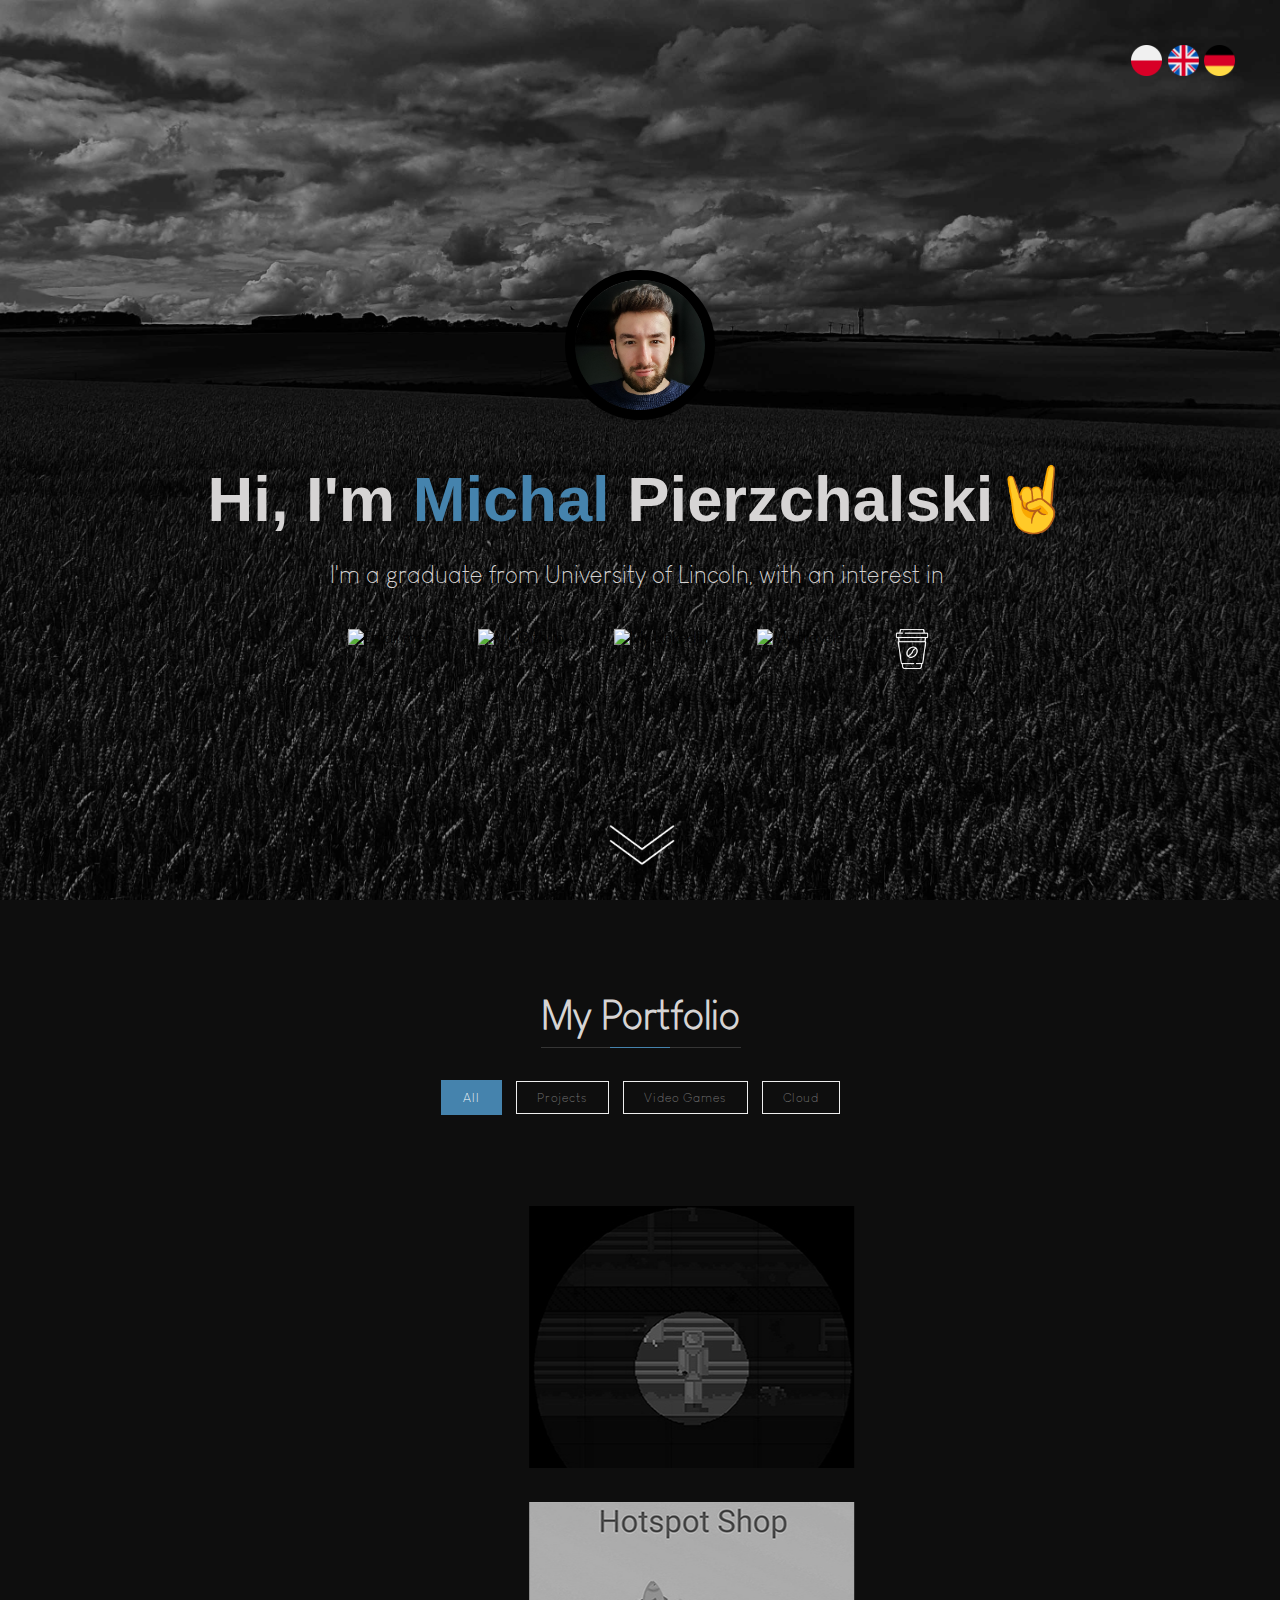
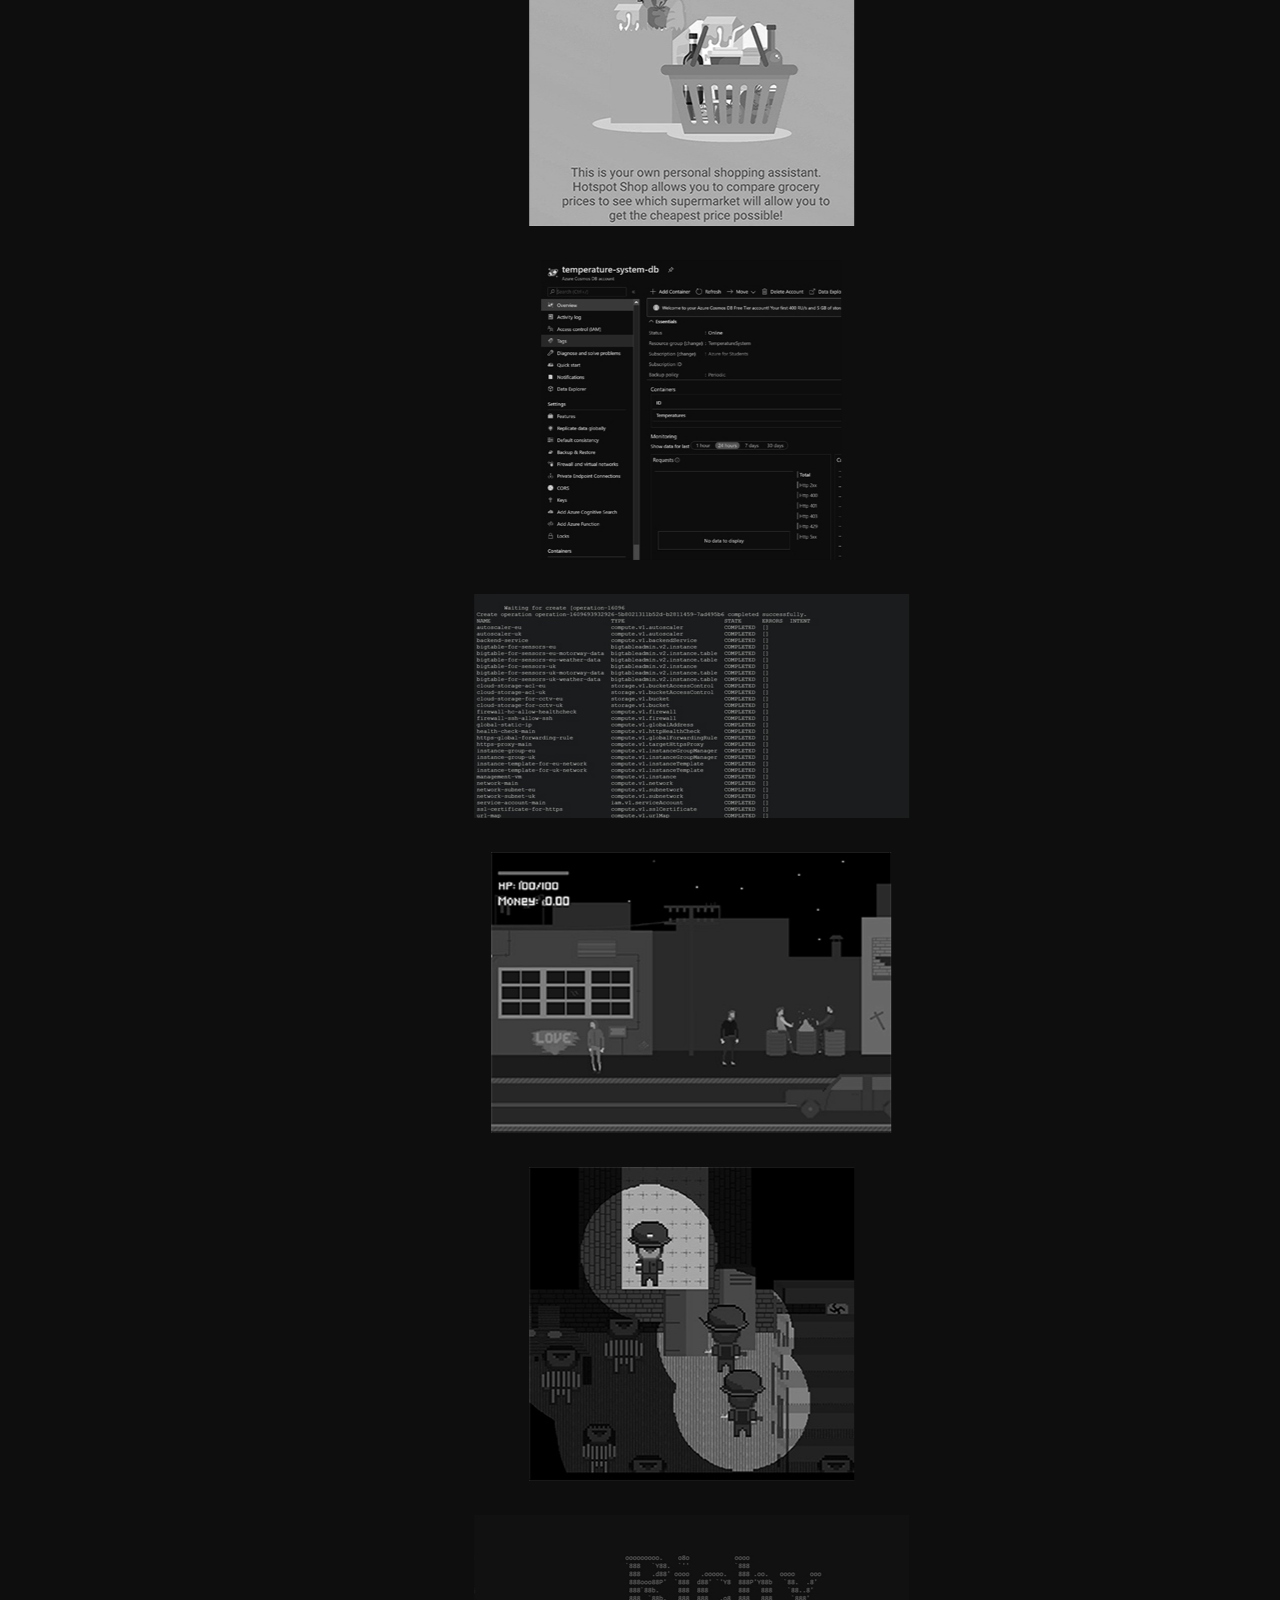
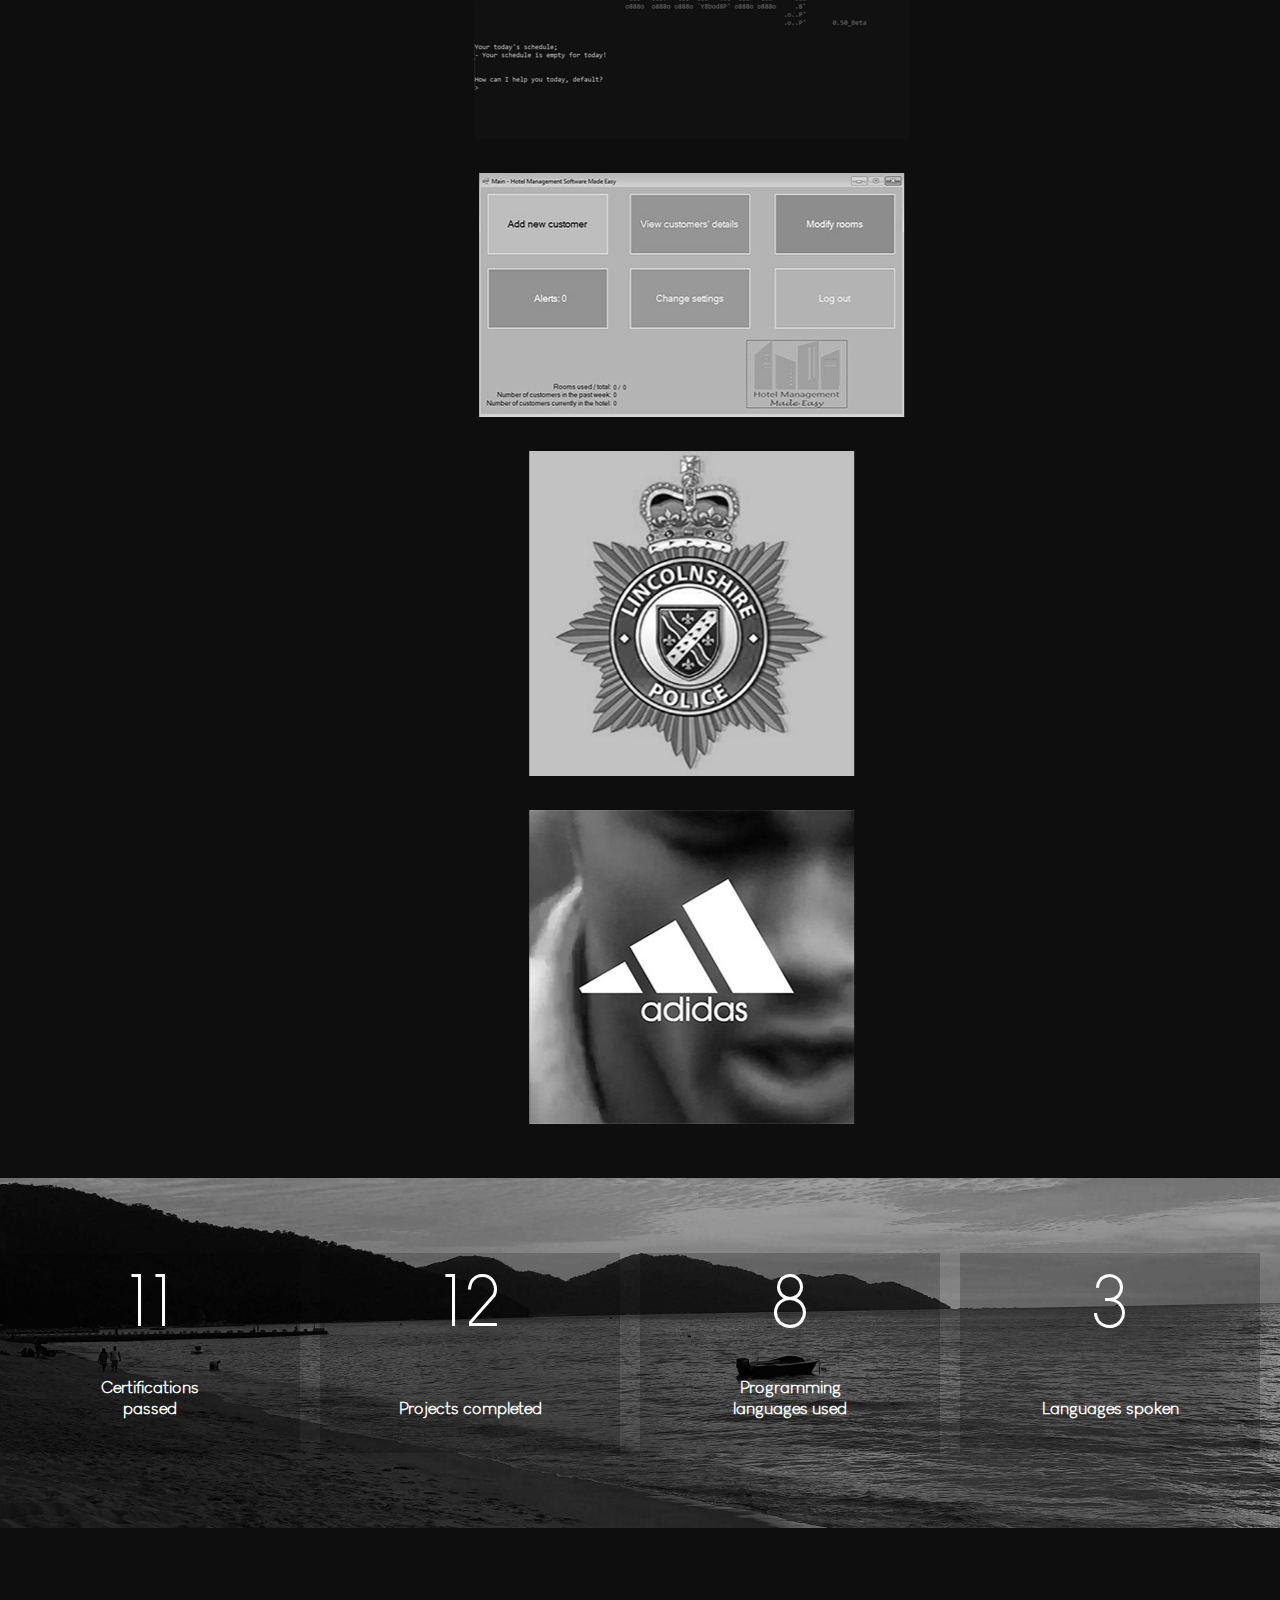
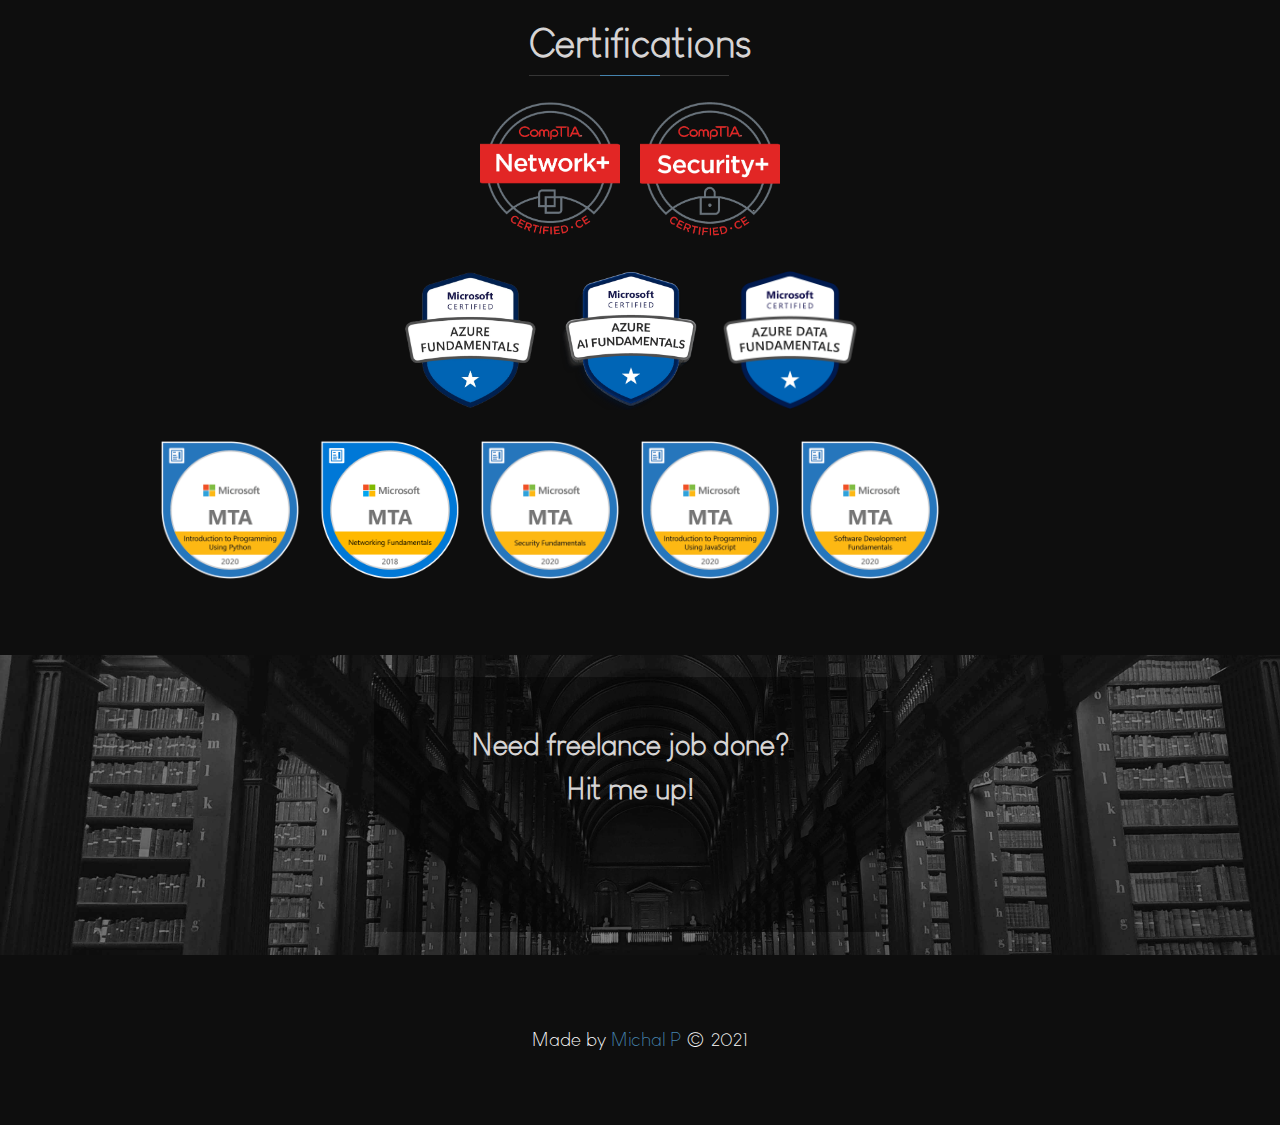
==== index.html @ 2838f91f "Graduated University! 🎓" ====
<!DOCTYPE html>
<html lang="en">
    <head>
        <title>Michal Pierzchalski</title>
		    <link rel="shortcut icon" type="image/x-icon" href="assets/Source-code.ico">
        <meta http-equiv="content-type" content="text/html; charset=UTF-8">
        <meta charset="utf-8">
        <meta http-equiv="X-UA-Compatible" content="IE=edge">
        <meta name="description" content="Personal Site of Michal Pierzchalski">
        <meta name="keywords" content="personal site, programming, projects">
        <meta name="author" content="Michal Pierzchalski">
        <meta name="viewport" content="width=device-width, initial-scale=1">
        <link href="css/mainCSS.css" rel="stylesheet">
        <link href="css/fonts.css" rel="stylesheet">
        <link href="https://fonts.googleapis.com/css?family=B612&display=swap" rel="stylesheet">
        <script src="https://ajax.googleapis.com/ajax/libs/jquery/3.3.1/jquery.min.js"></script>
        <script src="https://code.jquery.com/jquery-migrate-3.0.0.min.js"></script>
        <script src="js/countUp.js"></script>
        <script src="js/main.js"></script>
        <script src="js/typed.js"></script>
        <script src="js/isotope.js"></script>
        <script src="js/waypoint.js"></script>

    </head>
    <body>
        <div class="main" >
            <div class="intro">
                    <div class="text_centre">
                      <div class="bio">
                        <div class="me_pic"></div>
                        <h1>Hi, I'm <span class="name" >Michal</span> Pierzchalski🤘</h1>
                        <p class="main_description">I'm a graduate from University of Lincoln, with an interest in&nbsp;<span class="interest_list"></span></p>
                      </div>

                      <div class="wrapper-button">
                        <div class="svg-wrapper-button">
                            <a href="mailto:michpcx@protonmail.com">
                              <img title="Email me!" class="main_icon" src="assets/main_icon1.png" />
                            </a>
                        </div>

                        <div class="svg-wrapper-button">
                          <a href="https://github.com/michpcx">
                            <img title="My Github" class="main_icon" src="assets/main_icon2.png" />
                          </a>
                        </div>

                        <div class="svg-wrapper-button">
                          <a href="https://www.linkedin.com/in/michal-pierzchalski/">
                            <img title="My LinkedIn" class="main_icon" src="assets/main_icon3.png" />
                          </a>
                        </div>

                        <div class="svg-wrapper-button">
                          <a href="http://travel.pmichal.me/">
                            <img title="My travels" class="main_icon" src="assets/main_icon4.png" />
                          </a>
                        </div>

                        <!--<div class="svg-wrapper-button">
                          <a href="console.html">
                            <img title="Solve a puzzle!" class="main_icon" src="assets/main_icon5.png" />
                          </a>
                        </div>-->

                        <div class="svg-wrapper-button">
                          <a href="https://www.buymeacoffee.com/michpcx">
                            <img title="Buy me a coffee" class="main_icon" src="assets/main_icon6.png" />
                          </a>
                        </div>
                      </div>

                    </div>
                    <div class="scroll"></div>
                    <div class="flag-side">
                        <a href="index-pl.html"><img class="flag" src="assets/pl.png" alt="pl" /></a>
                        <a href="index.html"><img class="flag" src="assets/uk.png" alt="uk" /></a>
                        <a href="index-de.html"><img class="flag" src="assets/de.png" alt="de" /></a>
                    </div>
            </div>

            <div class="portfolio">
               <h2>My Portfolio</h2>

               <div class="row">

                 <!-- filter links -->
                 <div class="filtering">
                   <span data-filter="*" class="active">All</span>
                   <span data-filter=".projects">Projects</span>
                   <span data-filter=".game">Video Games</span>
                   <span data-filter=".cloud">Cloud</span>
                 </div>

                 <!-- gallery -->
                 <div class="gallery">

                   <!-- gallery item -->
                   <div class="items game" >
                     <div class="item-img">
                       <img src="assets/portfolio/lastresort.jpg" alt="image">
                       <div class="item-img-overlay">
                           <h6>Game Jam</h6>
                           <h5>Last Resort - platformer game based on Chernobyl story.</h5>
                       </div>
                     </div>
                   </div>

                   <!-- gallery item -->
                   <div class="items projects">
                     <div class="item-img">
                       <img src="assets/portfolio/hotspot.jpg" alt="image">
                       <div class="item-img-overlay">
                           <h6>Software Engineering</h6>
                           <h5>A mobile app designed to help out to those in need by comparing prices of groceries for different supermarkets.</h5>
                       </div>
                     </div>
                   </div>

                   <!-- gallery item -->
                   <div class="items cloud" >
                     <div class="item-img">
                       <img src="assets/portfolio/cloud_azure.jpg" alt="image">
                       <div class="item-img-overlay">
                           <h6>Cloud</h6>
                           <h5>Fully functioning IoT system designed to keep track of all the temperatures in the weather stations.</h5>
                       </div>
                     </div>
                   </div>

                   <!-- gallery item -->
                   <div class="items cloud" >
                     <div class="item-img">
                       <img src="assets/portfolio/cloud.jpg" alt="image">
                       <div class="item-img-overlay">
                           <h6>Cloud</h6>
                           <h5>Created fully working system using the Infrastructure As a Code for the motorway management company in GCP.</h5>
                       </div>
                     </div>
                   </div>

                   <!-- gallery item -->
                   <div class="items game">
                     <div class="item-img">
                       <img src="assets/portfolio/backhome.jpg" alt="image">
                       <div class="item-img-overlay">
                           <h6>Game Jam</h6>
                           <h5>Back Home - a game made in 48 hours where you become a homeless person trying to reach his family.</h5>
                       </div>
                     </div>
                   </div>


                   <!-- gallery item -->
                   <div class="items game" >
                     <div class="item-img">
                       <img src="assets/portfolio/uprising1944.jpg" alt="image">
                       <div class="item-img-overlay">
                           <h6>Game Jam</h6>
                           <h5>Uprising 1944 - 2D game in which you take the role of a Polish soldier during the Warsaw Uprising.</h5>
                       </div>
                     </div>
                   </div>

                   <!-- gallery item -->
                   <div class="items projects">
                     <div class="item-img">
                       <img src="assets/portfolio/richy.jpg" alt="image">
                       <div class="item-img-overlay">
                           <h6>Software Engineering</h6>
                           <h5>Richy - personal assistant based fully in the command line using Python</h5>
                       </div>
                     </div>
                   </div>

                   <!-- gallery item -->
                   <div class="items projects" >
                     <div class="item-img">
                       <img src="assets/portfolio/hms.jpg" alt="image">
                       <div class="item-img-overlay">
                           <h6>Software Engineering</h6>
                           <h5>Hotel Management Software - full management system with linked database designed for small to medium Hotel/Hostel chains.</h5>
                       </div>
                     </div>
                   </div>


                   <!-- gallery item -->
                   <div class="items projects" >
                     <div class="item-img">
                       <img src="assets/portfolio/police.jpg" alt="image">
                       <div class="item-img-overlay">
                           <h6>Competition</h6>
                           <h5>HTP3L - A system designed for the Lincolnshire Police to help find missing people with the help of the society.</h5>
                       </div>
                     </div>
                   </div>

                   <!-- gallery item -->
                   <div class="items projects">
                     <div class="item-img">
                       <img src="assets/portfolio/adidas.JPG" alt="image">
                       <div class="item-img-overlay">
                           <h6>Web Project</h6>
                           <h5>Adidas - University project in which I have developed full-fledged website for Adidas along with the store and customiser functionality.</h5>
                       </div>
                     </div>
                   </div>

                 </div>
               </div>
            </div>

            <div class="statistics">
              <div class="stat_box">
                <span class="number" id="number_1"> 11 </span>
                <h4>Certifications passed</h4>
              </div>
              <div class="stat_box">
                <span class="number" id="number_2"> 12 </span>
                <h4>Projects completed</h4>
              </div>
              <div class="stat_box">
                <span class="number" id="number_3"> 8 </span>
                <h4>Programming languages used</h4>
              </div>
              <div class="stat_box">
                <span class="number" id="number_4"> 3 </span>
                <h4>Languages spoken</h4>
              </div>
            </div>


            <div class="certs">
               <h2>Certifications</h2>

               <div class="cert-wrapper">
                  <div class="cert-item networkplus"></div>
                  <div class="cert-item securityplus"></div>
               </div>

               <div class="cert-wrapper">
                  <div class="cert-item azurefunda"></div>
                  <div class="cert-item azureai"></div>
                  <div class="cert-item azuredata"></div>
               </div>

               <div class="cert-wrapper">
                  <div class="cert-item mtapython"></div>
                  <div class="cert-item mtanetworking"></div>
                  <div class="cert-item mtasecurity"></div>
                  <div class="cert-item mtajs"></div>
                  <div class="cert-item mtasoftware"></div>
                  <div class="cert-item mtaserver"></div>
               </div>

            </div>

            <div class="edu">
              <div class="info-box">
                <div class="info">
                  <h3>Need <span class="business_list"></span> freelance job done? </h3>
                  <h3>Hit me up!</h3>
                </div>
              </div>
            </div>

            <footer>
               <p>Made by <a href="https://pmichal.me" >Michal P</a> © 2021</p>
            </footer>

        </div>
      </body>
</html>
---- css/mainCSS.css ----
/*            MAIN              */
html{
  height:100%;
  width:100%;
}
body{
    background: url("../assets/back.jpg") fixed right top;
    background-repeat: no-repeat;
    background-size: cover;
    background-color: #fdfff4;
    height:100%;
    margin: 0;
}
li {
  line-height:40px;
  margin:0;
    }
.main{
    width: 100%;
}
.intro{
    height:100vh;
    width: 100%;
}
.text_centre{
    position: relative;
    top: 30%;
    text-align: center;
    width: 100%;
    font-family: 'Louis George Cafe', serif;
}
.text_centre h1{
    font-size: 47.5pt;
    font-family: 'Source Sans Pro', sans-serif;
    color: #D6D4D4;
    margin-bottom: 10px;
}
.text_centre p{
    font-size: 18.5pt;
    color: #D6D4D4;
    margin-bottom: 20px;
}
.scroll{
  position: absolute;
  bottom: 30px;
  left: calc(50% - 35px);
  background-image: url("../assets/arrow.png");
  background-size: cover;
  width: 70px;
  height: 50px;
  animation: updown 3s ease infinite;
  cursor: pointer;
}
.flag-side{
  position: absolute;
  top: 45px;
  right: 45px;
  color: #000000;
  white-space: nowrap;
  font-size: 22px;
  font-family: 'Fjord One', serif;
}
.flag{
  width: 31px;
  height: auto;
}
.container{
    width: 100%;
}
a{
  color: black;
  transition:color 0.2s ease-in-out;
  text-decoration:none;
}
a:hover{
  text-decoration:none;
  color: #007bff;
}
.name{
  color: #4583AD;
}
.main_icon{
  width: 40px;
  height: auto;
  margin-left: 25px;
  margin-right: 25px;
}
.wrapper-button {
  margin-top: 40px;
  display: flex;
  justify-content: center;
}
.spot{
  width: 12px;
  height: 12px;
  border-radius: 8px;
}
.cert{
  background-color: #b30000;
}
.work{
  background-color: #00b3b3;
}
.inte{
  background-color: #000066;
}
.exch{
  background-color: #6b621f;
}
.vol{
  background-color: #62285e;
}
.proj{
  background-color: #314559;
}
.awa{
  background-color: #ffccff;
}
.comp{
  background-color: #ffffcc;
}
.cour{
  background-color: #d1d1e0;
}
.me_pic{
  background-image: url("../assets/me.png");
  background-size: cover;
  width: 130px;
  height: 130px;
  transform: translateX(-50%);
  left:50%;
  position: relative;
  border: 10px solid black;
  border-radius: 50%;
}
.bio{
  align-items:center;
}
@keyframes updown {
  0% {
    transform: translateY(-30%);
  }

  50% {
    transform: translateY(30%);
  }

  100% {
    transform: translateY(-30%);
  }
}




/*            PORTFOLIO           */
.portfolio{
  width: 100%;
  background-color: #0E0E0E;
  text-align: center;
  overflow: hidden;
}
.portfolio h2{
  font-size: 30pt;
  font-family: 'Louis George Cafe', sans-serif;
  color: #D6D4D4;
  padding-top: 60px;
  position: relative;
}
.portfolio h2:after {
  content: '';
  width: 60px;
  height: 1px;
  background: #4583AD;
  position: absolute;
  bottom: -10px;
  left: calc(50% - 30px);
}
.portfolio h2:before {
  content: '';
  width: 200px;
  height: 1px;
  background: #353535;
  position: absolute;
  bottom: -10px;
}
.row{
  margin-top: 50px;
  margin-bottom: 50px;
}
.gallery{
  margin-top: 100px;
  position: relative;
  left: 50%;
  transform: translateX(-45%);
  width: 80%;
}
.portfolio .filtering span {
  padding: 8px 20px;
  margin: 0 5px;
  color: #777;
  letter-spacing: 1px;
  font-size: 13px;
  cursor: pointer;
  border: 1px solid #eee;
  font-family: 'Louis George Cafe', sans-serif;
}
.portfolio .filtering .active {
  color: #fff;
  background: #4583AD;
  border: 2px solid #4583AD;;
}
.portfolio .items {
  padding: 0 15px;
  margin-bottom: 30px;
}
.portfolio .item-img {
  position: relative;
  overflow: hidden;
}
.portfolio .item-img h5 {
  font-size: 18px;
  position: relative;
  -webkit-transform: translateY(15px);
          transform: translateY(15px);
  -webkit-transition: all .6s;
  transition: all .6s;
  opacity: 0;
  z-index: 5;
  color: #e2e2e2;
  font-family: 'Louis George Cafe', sans-serif;
}
.portfolio .item-img h6 {
  color: #4583AD;
  font-size: 13px;
  position: relative;
  margin-top: 50px;
  -webkit-transform: translateY(-15px);
          transform: translateY(-15px);
  -webkit-transition: all .6s;
  transition: all .6s;
  opacity: 0;
  z-index: 5;
  font-family: 'Louis George Cafe', sans-serif;
}
.portfolio .item-img-overlay {
  position: absolute;
  top: 5px;
  left: 5px;
  right: 5px;
  bottom: 5px;
  background: transparent;
  z-index: 2;
}
.portfolio .item-img-overlay:before, .portfolio .item-img-overlay:after {
  content: '';
  position: absolute;
  width: 0;
  height: 50%;
  background: #fff;
  -webkit-transition: all .4s;
  transition: all .4s;
  background: #24272a; /*#303741*/
}
.portfolio .item-img-overlay:before {
  left: 0;
  top: 0;
}
.portfolio .item-img-overlay:after {
  right: 0;
  bottom: 0;
}
.portfolio .item-img-overlay:hover:before, .portfolio .item-img-overlay:hover:after {
  width: 100%;
}
.portfolio .item-img-overlay:hover h6, .portfolio .item-img-overlay:hover h5, .portfolio .item-img-overlay:hover .link {
  -webkit-transform: translateY(0);
          transform: translateY(0);
  opacity: 1;
}



/*            STATISTICS          */
.statistics{
  height: 350px;
  background: url("../assets/stat_back.jpg") center center;
  background-repeat: no-repeat;
  background-size: cover;
  overflow: auto;
  width: 100%;
  display: flex;
  justify-content: center;
  align-items: center;
}
.statistics .stat_box{
  text-align:center;
  /*border: 1px solid white;*/
  width:300px;
  height:200px;
  position: relative;
  background: rgba(0, 0, 0, 0.20);
  margin-right: 20px;
}
.statistics h4{
  margin-top: 0px;
  color: white;
  font-family: 'Louis George Cafe', sans-serif;
  font-size: 18px;
  left: 50%;
  transform: translateX(-50%);
  bottom: 10px;
  position: absolute;
}
.number{
  color: white;
  font-family: 'Louis George Cafe', sans-serif;
  font-size: 80px;
  padding-top: 20px;
}



/*            CERTIFICATIONS           */
.certs{
  width: 100%;
  background-color: #0E0E0E;
  text-align: center;
  overflow: hidden;
  padding-bottom: 45px;
}
.certs h2{
  font-size: 30pt;
  font-family: 'Louis George Cafe', sans-serif;
  color: #D6D4D4;
  padding-top: 60px;
  position: relative;
}
.certs h2:after {
  content: '';
  width: 60px;
  height: 1px;
  background: #4583AD;
  position: absolute;
  bottom: -10px;
  left: calc(50% - 40px);
}
.certs h2:before {
  content: '';
  width: 200px;
  height: 1px;
  background: #353535;
  position: absolute;
  bottom: -10px;
}
.cert-wrapper{
  overflow: auto;
  width: 100%;
  display: flex;
  justify-content: center;
  align-items: center;
  margin-top: 30px;
  margin-bottom: 30px;
}
.cert-item{
  text-align:center;
  width:140px;
  height:140px;
  position: relative;
  margin-right: 20px;
}
.networkplus{
  background: url("../assets/certs/networkplus.png") center center;
  background-repeat: no-repeat;
  background-size: cover;
}
.securityplus{
  background: url("../assets/certs/securityplus.png") center center;
  background-repeat: no-repeat;
  background-size: cover;
}
.azurefunda{
  background: url("../assets/certs/azurefunda.png") center center;
  background-repeat: no-repeat;
  background-size: cover;
}
.mtapython{
  background: url("../assets/certs/mtapython.png") center center;
  background-repeat: no-repeat;
  background-size: cover;
}
.mtasoftware{
  background: url("../assets/certs/mtasoftware.png") center center;
  background-repeat: no-repeat;
  background-size: cover;
}
.mtanetworking{
  background: url("../assets/certs/mtanetworking.png") center center;
  background-repeat: no-repeat;
  background-size: cover;
}
.mtajs{
  background: url("../assets/certs/mtajs.png") center center;
  background-repeat: no-repeat;
  background-size: cover;
}
.mtasecurity{
  background: url("../assets/certs/mtasecurity.png") center center;
  background-repeat: no-repeat;
  background-size: cover;
}
.mtaserver{
  background: url("../assets/certs/mtaserver.png") center center;
  background-repeat: no-repeat;
  background-size: cover;
}
.azuredata{
  background: url("../assets/certs/azuredata.png") center center;
  background-repeat: no-repeat;
  background-size: cover;
}
.azureai{
  background: url("../assets/certs/azureai.png") center center;
  background-repeat: no-repeat;
  background-size: cover;
}


/*            EDUCATION           */
.edu{
  height: 300px;
  background: url("../assets/edu_back.jpg") center center;
  background-repeat: no-repeat;
  background-size: cover;
  overflow: auto;
  width: 100%;
  display: flex;
  justify-content: center;
  align-items: center;
}
.edu .info-box{
  text-align:center;
  justify-content: center;
  align-items: center;
  width:40%;
  height:85%;
  position: relative;
  background: rgba(0, 0, 0, 0.40);
  margin-right: 20px;
  color: white;
  -webkit-transition: 0.25s all ease-in-out;
  -moz-transition: 0.25s all ease-in-out;
  -o-transition: 0.25s all ease-in-out;<br>
  transition: 0.25s all ease-in-out;
}
.edu .info-box:hover, .statistics .stat_box:hover{
  background: rgba(0, 0, 0, 0.60);
  -webkit-transition: 0.25s all ease-in-out;
  -moz-transition: 0.25s all ease-in-out;
  -o-transition: 0.25s all ease-in-out;
  transition: 0.25s all ease-in-out;
}
.edu h3{
  font-size: 30px;
  font-family: 'Louis George Cafe', sans-serif;
  color: #D6D4D4;
  margin-top: 5px;
  margin-bottom: 10px;
}
.info{
  margin-top: 10%;
}




/*            FOOTER              */
footer{
  width: 100%;
  background-color: #0E0E0E;
  text-align: center;
  overflow: hidden;
  height: 170px;
  display: flex;
  justify-content: center;
  align-items: center;
}
footer p{
  color: white;
  font-size: 20px;
  font-family: 'Louis George Cafe', sans-serif;
}
footer p a{
  color: #4583AD;;
}
footer p a:hover{
	text-decoration: underline overline;
}






@media (max-width: 1160px) {
  .scroll{
      bottom: 20px;
      font-size: 17px;
  }
  .text_centre{
      top: 17.5%;
      left: 0%;
  }
  .bio{
    display:contents;
    align-items:center;
  }
  .me_pic{
    transform: translateX(-50%);
    left:50%;
    width: 95px;
    height: 95px;
    border: 6px solid black;
  }
  .text_centre h1{
      font-size: 42pt;
      font-family: 'Source Sans Pro', sans-serif;
      color: #D6D4D4;
      margin-bottom: 10px;
  }
  .text_centre p{
      font-size: 15pt;
      color: #D6D4D4;
      margin-bottom: 20px;
  }
}
@media (max-width: 1000px){
  .statistics{
    height: auto;
    overflow: auto;
    display: grid;
  }
  .statistics .stat_box{
    width:350px;
    background: rgba(0, 0, 0, 0.40);
    margin-top: 15px;
    margin-bottom: 15px;
  }
  .cert-wrapper{
    display: grid;
    margin-top: 10px;
    margin-bottom: 10px;
  }
  .cert-item{
    width:120px;
    height:120px;
    margin-top: 20px;
  }
  .edu{
    height: 250px;
  }
  .edu .info-box{
    width:70%;
    height: 80%;
    background: rgba(0, 0, 0, 0.40);
    margin-top: 15px;
    margin-bottom: 15px;
  }
}
@media (max-width: 880px) {
  .gallery{
    left: 0%;
    transform: translateX(0%);
    width: 100%;
  }
  .text_centre h1{
      font-size: 30pt;
      margin-bottom: 0px;
  }
  .text_centre p{
      font-size: 14pt;
      margin-bottom: 5px;
  }
  .wrapper-button {
    display: inline;
    width: 80%;
    left: 50%;
    transform: translateX(-50%);
    position: absolute;
    text-align: center;
    justify-content: center;
    align-items: center;
  }
  .svg-wrapper-button{
    float: left;
    margin-bottom: 15px;
  }
}
---- css/fonts.css ----
/* Briberra */
@font-face {
  font-family: 'Briberra';
  src: url('Briberra.otf');
  src: local('Briberra'),
       url('Briberra.ttf') format('truetype'),
}
/* latin */
@font-face {
  font-family: 'Fjord One';
  font-style: normal;
  font-weight: 400;
  src: local('Fjord One'), local('Fjord-One'), url(https://fonts.gstatic.com/s/fjordone/v7/zOL-4pbEnKBY_9S1jNKb7uRB.woff2) format('woff2');
  unicode-range: U+0000-00FF, U+0131, U+0152-0153, U+02BB-02BC, U+02C6, U+02DA, U+02DC, U+2000-206F, U+2074, U+20AC, U+2122, U+2191, U+2193, U+2212, U+2215, U+FEFF, U+FFFD;
}
/* cyrillic-ext */
@font-face {
  font-family: 'Source Sans Pro';
  font-style: normal;
  font-weight: 700;
  src: local('Source Sans Pro Bold'), local('SourceSansPro-Bold'), url(https://fonts.gstatic.com/s/sourcesanspro/v11/6xKydSBYKcSV-LCoeQqfX1RYOo3ig4vwmhduz8A.woff2) format('woff2');
  unicode-range: U+0460-052F, U+1C80-1C88, U+20B4, U+2DE0-2DFF, U+A640-A69F, U+FE2E-FE2F;
}
/* cyrillic */
@font-face {
  font-family: 'Source Sans Pro';
  font-style: normal;
  font-weight: 700;
  src: local('Source Sans Pro Bold'), local('SourceSansPro-Bold'), url(https://fonts.gstatic.com/s/sourcesanspro/v11/6xKydSBYKcSV-LCoeQqfX1RYOo3ig4vwkxduz8A.woff2) format('woff2');
  unicode-range: U+0400-045F, U+0490-0491, U+04B0-04B1, U+2116;
}
/* greek-ext */
@font-face {
  font-family: 'Source Sans Pro';
  font-style: normal;
  font-weight: 700;
  src: local('Source Sans Pro Bold'), local('SourceSansPro-Bold'), url(https://fonts.gstatic.com/s/sourcesanspro/v11/6xKydSBYKcSV-LCoeQqfX1RYOo3ig4vwmxduz8A.woff2) format('woff2');
  unicode-range: U+1F00-1FFF;
}
/* greek */
@font-face {
  font-family: 'Source Sans Pro';
  font-style: normal;
  font-weight: 700;
  src: local('Source Sans Pro Bold'), local('SourceSansPro-Bold'), url(https://fonts.gstatic.com/s/sourcesanspro/v11/6xKydSBYKcSV-LCoeQqfX1RYOo3ig4vwlBduz8A.woff2) format('woff2');
  unicode-range: U+0370-03FF;
}
/* vietnamese */
@font-face {
  font-family: 'Source Sans Pro';
  font-style: normal;
  font-weight: 700;
  src: local('Source Sans Pro Bold'), local('SourceSansPro-Bold'), url(https://fonts.gstatic.com/s/sourcesanspro/v11/6xKydSBYKcSV-LCoeQqfX1RYOo3ig4vwmBduz8A.woff2) format('woff2');
  unicode-range: U+0102-0103, U+0110-0111, U+1EA0-1EF9, U+20AB;
}
/* latin-ext */
@font-face {
  font-family: 'Source Sans Pro';
  font-style: normal;
  font-weight: 700;
  src: local('Source Sans Pro Bold'), local('SourceSansPro-Bold'), url(https://fonts.gstatic.com/s/sourcesanspro/v11/6xKydSBYKcSV-LCoeQqfX1RYOo3ig4vwmRduz8A.woff2) format('woff2');
  unicode-range: U+0100-024F, U+0259, U+1E00-1EFF, U+2020, U+20A0-20AB, U+20AD-20CF, U+2113, U+2C60-2C7F, U+A720-A7FF;
}
/* latin */
@font-face {
  font-family: 'Source Sans Pro';
  font-style: normal;
  font-weight: 700;
  src: local('Source Sans Pro Bold'), local('SourceSansPro-Bold'), url(https://fonts.gstatic.com/s/sourcesanspro/v11/6xKydSBYKcSV-LCoeQqfX1RYOo3ig4vwlxdu.woff2) format('woff2');
  unicode-range: U+0000-00FF, U+0131, U+0152-0153, U+02BB-02BC, U+02C6, U+02DA, U+02DC, U+2000-206F, U+2074, U+20AC, U+2122, U+2191, U+2193, U+2212, U+2215, U+FEFF, U+FFFD;
}

@font-face {
  font-family: 'Louis George Cafe';
  src: url(../assets/LouisGeorgeCafe.ttf);
}
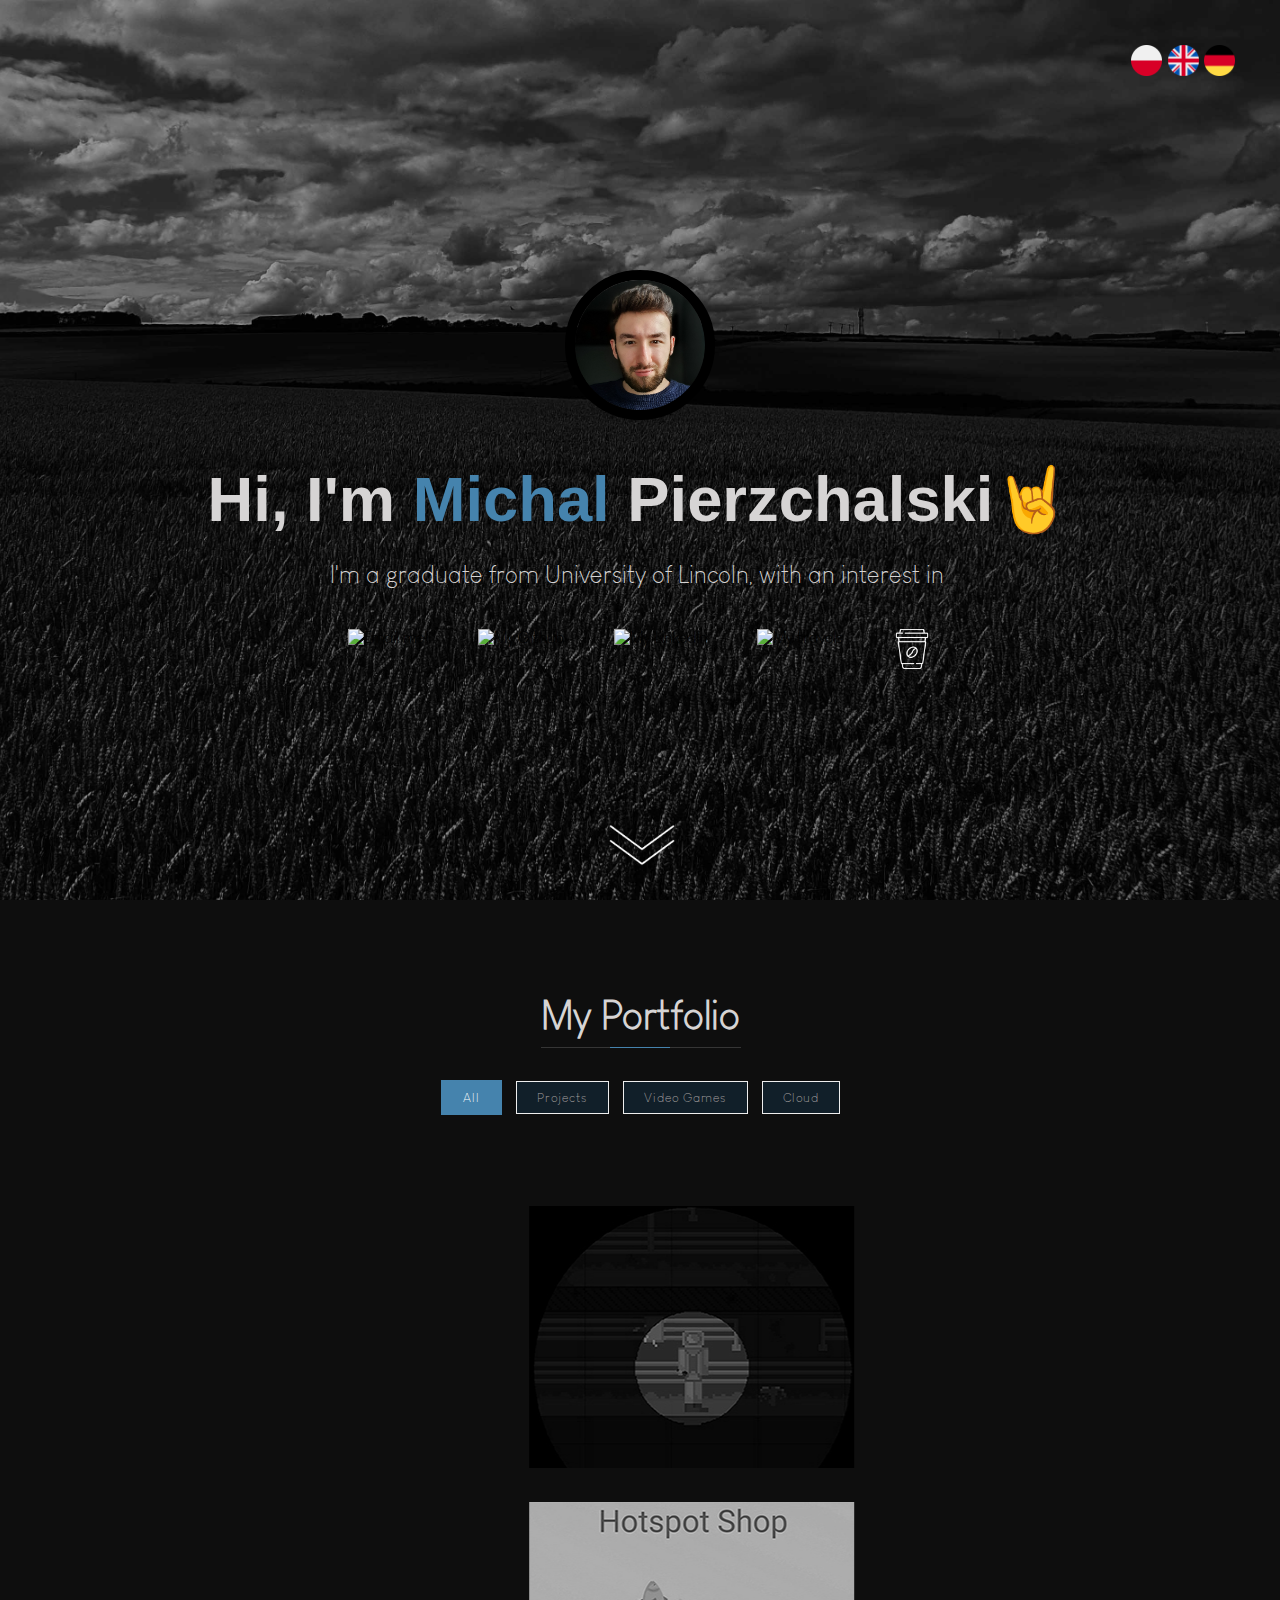
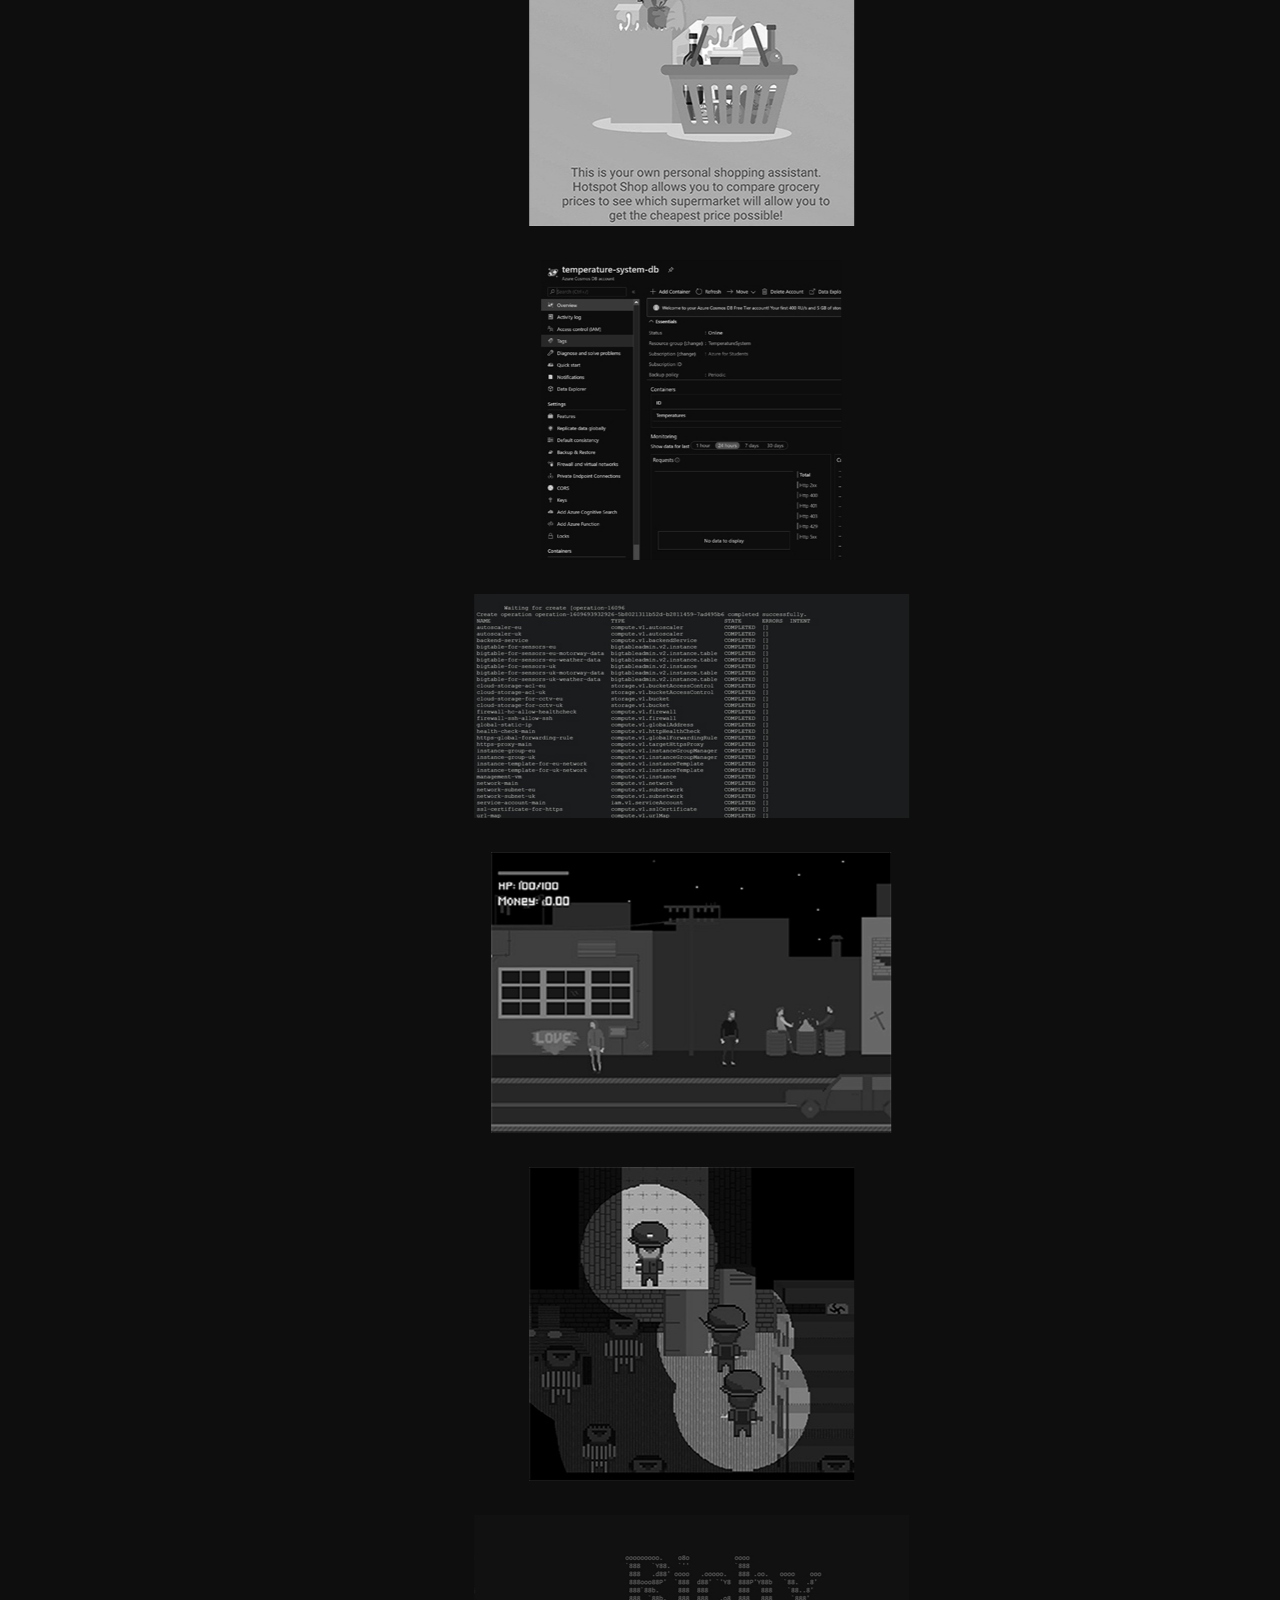
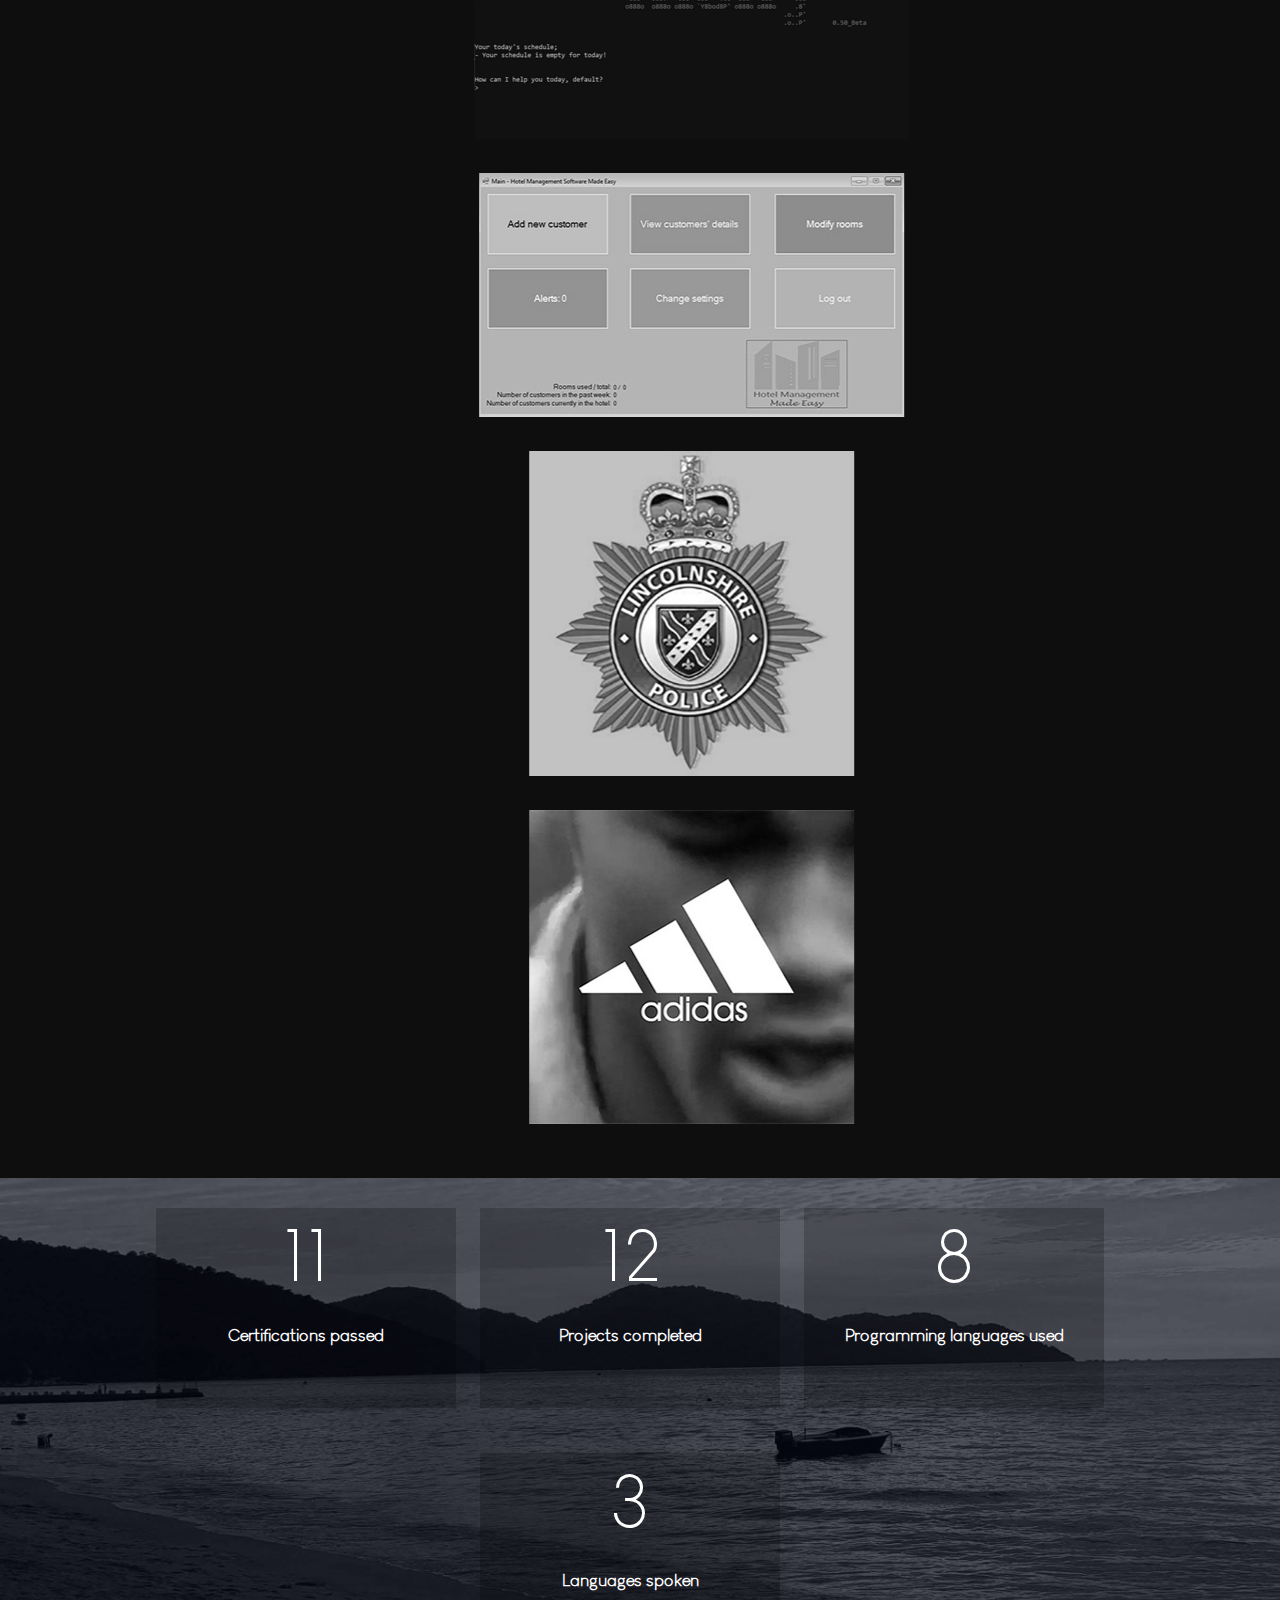
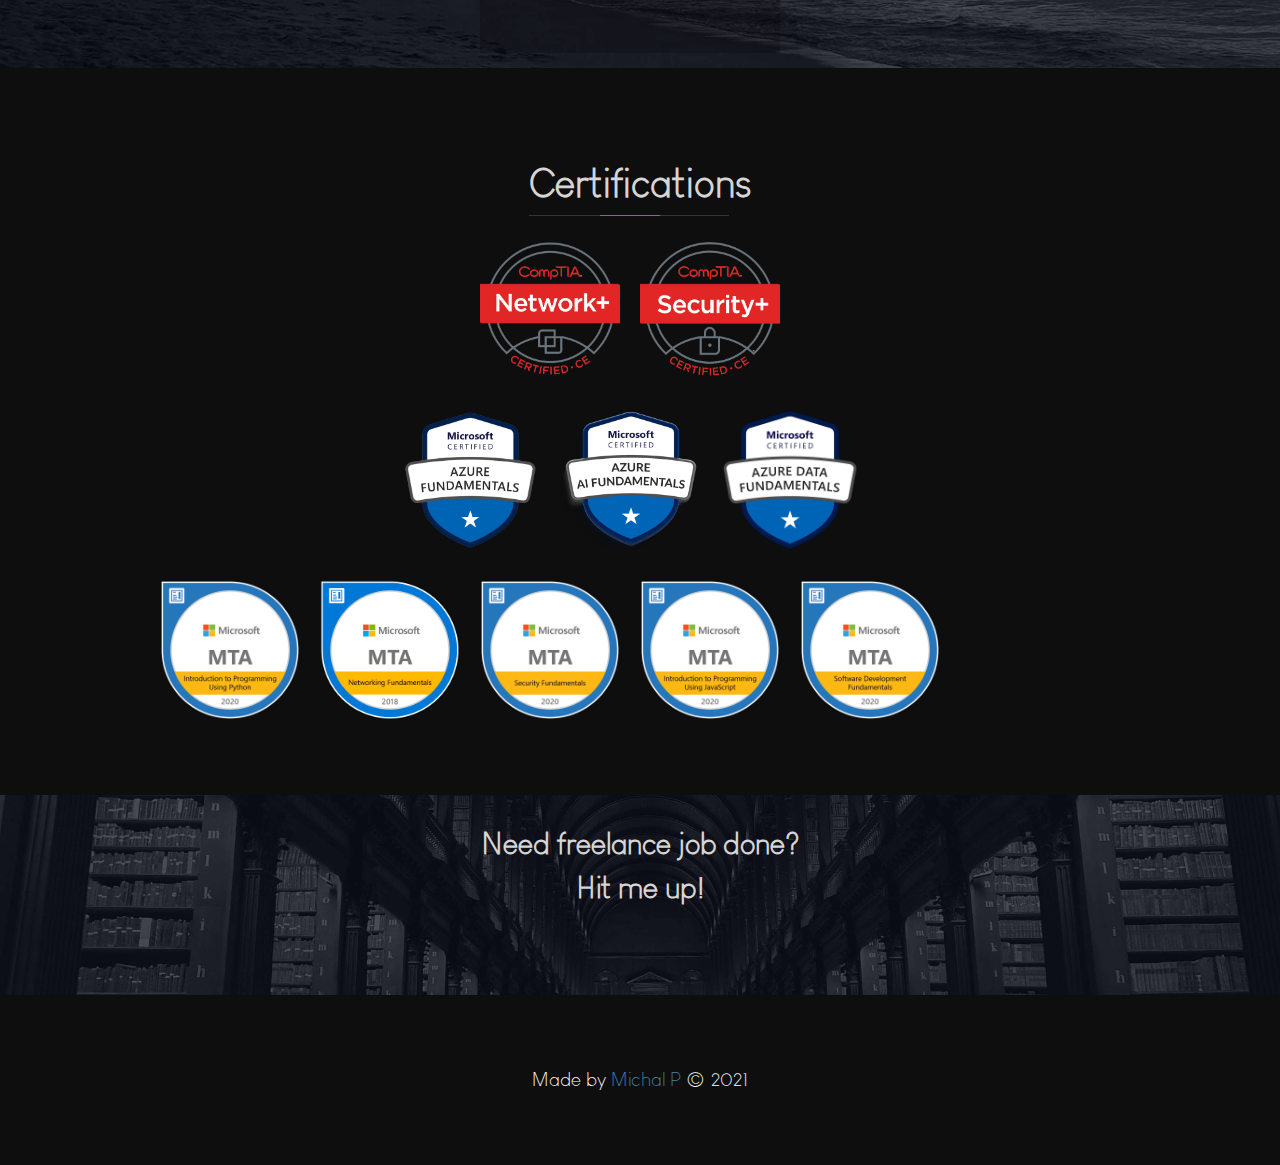
==== commit 5b74be47: "Small UI tweaks" ====
--- a/index.html
+++ b/index.html
@@ -34,7 +34,7 @@
 
                       <div class="wrapper-button">
                         <div class="svg-wrapper-button">
-                            <a href="mailto:michpcx@protonmail.com">
+                            <a href="mailto:michpcx@pm.me">
                               <img title="Email me!" class="main_icon" src="assets/main_icon1.png" />
                             </a>
                         </div>
@@ -86,10 +86,10 @@
 
                  <!-- filter links -->
                  <div class="filtering">
-                   <span data-filter="*" class="active">All</span>
-                   <span data-filter=".projects">Projects</span>
-                   <span data-filter=".game">Video Games</span>
-                   <span data-filter=".cloud">Cloud</span>
+                   <span data-filter="*" class="active search_category">All</span>
+                   <span data-filter=".projects" class="search_category">Projects</span>
+                   <span data-filter=".game" class="search_category">Video Games</span>
+                   <span data-filter=".cloud" class="search_category">Cloud</span>
                  </div>
 
                  <!-- gallery -->
@@ -212,21 +212,23 @@
             </div>
 
             <div class="statistics">
-              <div class="stat_box">
-                <span class="number" id="number_1"> 11 </span>
-                <h4>Certifications passed</h4>
-              </div>
-              <div class="stat_box">
-                <span class="number" id="number_2"> 12 </span>
-                <h4>Projects completed</h4>
-              </div>
-              <div class="stat_box">
-                <span class="number" id="number_3"> 8 </span>
-                <h4>Programming languages used</h4>
-              </div>
-              <div class="stat_box">
-                <span class="number" id="number_4"> 3 </span>
-                <h4>Languages spoken</h4>
+              <div class="colour-overlay">
+                <div class="stat_box">
+                  <span class="number" id="number_1"> 11 </span>
+                  <h4>Certifications passed</h4>
+                </div>
+                <div class="stat_box">
+                  <span class="number" id="number_2"> 12 </span>
+                  <h4>Projects completed</h4>
+                </div>
+                <div class="stat_box">
+                  <span class="number" id="number_3"> 8 </span>
+                  <h4>Programming languages used</h4>
+                </div>
+                <div class="stat_box">
+                  <span class="number" id="number_4"> 3 </span>
+                  <h4>Languages spoken</h4>
+                </div>
               </div>
             </div>
 
--- a/css/mainCSS.css
+++ b/css/mainCSS.css
@@ -198,17 +198,20 @@
 .portfolio .filtering span {
   padding: 8px 20px;
   margin: 0 5px;
-  color: #777;
+  color: #a8a2a2;
   letter-spacing: 1px;
   font-size: 13px;
   cursor: pointer;
   border: 1px solid #eee;
   font-family: 'Louis George Cafe', sans-serif;
 }
+.search_category {
+  background: #111f29;
+}
 .portfolio .filtering .active {
   color: #fff;
   background: #4583AD;
-  border: 2px solid #4583AD;;
+  border: 2px solid #4583AD;
 }
 .portfolio .items {
   padding: 0 15px;
@@ -289,28 +292,34 @@
   background-size: cover;
   overflow: auto;
   width: 100%;
-  display: flex;
   justify-content: center;
   align-items: center;
+  position:relative;
+}
+.colour-overlay{
+  text-align:center;
+  justify-content: center;
+  align-items: center;
+  width:100%;
+  height:100%;
+  background: rgba(8, 13, 34, 0.4);
+  color: white;
 }
 .statistics .stat_box{
   text-align:center;
   /*border: 1px solid white;*/
   width:300px;
   height:200px;
-  position: relative;
+  display:inline-block;
   background: rgba(0, 0, 0, 0.20);
   margin-right: 20px;
+  margin-top: 70px;
 }
 .statistics h4{
-  margin-top: 0px;
+  margin-top: 25px;
   color: white;
   font-family: 'Louis George Cafe', sans-serif;
   font-size: 18px;
-  left: 50%;
-  transform: translateX(-50%);
-  bottom: 10px;
-  position: absolute;
 }
 .number{
   color: white;
@@ -428,7 +437,7 @@
 
 /*            EDUCATION           */
 .edu{
-  height: 300px;
+  height: 200px;
   background: url("../assets/edu_back.jpg") center center;
   background-repeat: no-repeat;
   background-size: cover;
@@ -442,15 +451,14 @@
   text-align:center;
   justify-content: center;
   align-items: center;
-  width:40%;
-  height:85%;
-  position: relative;
-  background: rgba(0, 0, 0, 0.40);
-  margin-right: 20px;
+  width:100%;
+  height:100%;
+  position: relative;
+  background: rgba(8, 13, 34, 0.4);
   color: white;
   -webkit-transition: 0.25s all ease-in-out;
   -moz-transition: 0.25s all ease-in-out;
-  -o-transition: 0.25s all ease-in-out;<br>
+  -o-transition: 0.25s all ease-in-out;
   transition: 0.25s all ease-in-out;
 }
 .edu .info-box:hover, .statistics .stat_box:hover{
@@ -468,7 +476,7 @@
   margin-bottom: 10px;
 }
 .info{
-  margin-top: 10%;
+  margin-top: 2.5%;
 }
 
 
@@ -501,8 +509,25 @@
 
 
 
-
+@media (max-width: 1320px) {
+  .statistics{
+    height: auto;
+    display: grid;
+  }
+  .statistics .stat_box{
+    margin-top: 30px;
+    margin-bottom: 15px;
+  }
+}
 @media (max-width: 1160px) {
+  .statistics{
+    height: auto;
+    display: grid;
+  }
+  .statistics .stat_box{
+    margin-top: 30px;
+    margin-bottom: 15px;
+  }
   .scroll{
       bottom: 20px;
       font-size: 17px;
@@ -537,7 +562,6 @@
 @media (max-width: 1000px){
   .statistics{
     height: auto;
-    overflow: auto;
     display: grid;
   }
   .statistics .stat_box{
@@ -559,12 +583,8 @@
   .edu{
     height: 250px;
   }
-  .edu .info-box{
-    width:70%;
-    height: 80%;
-    background: rgba(0, 0, 0, 0.40);
-    margin-top: 15px;
-    margin-bottom: 15px;
+  .info{
+    margin-top: 10%;
   }
 }
 @media (max-width: 880px) {
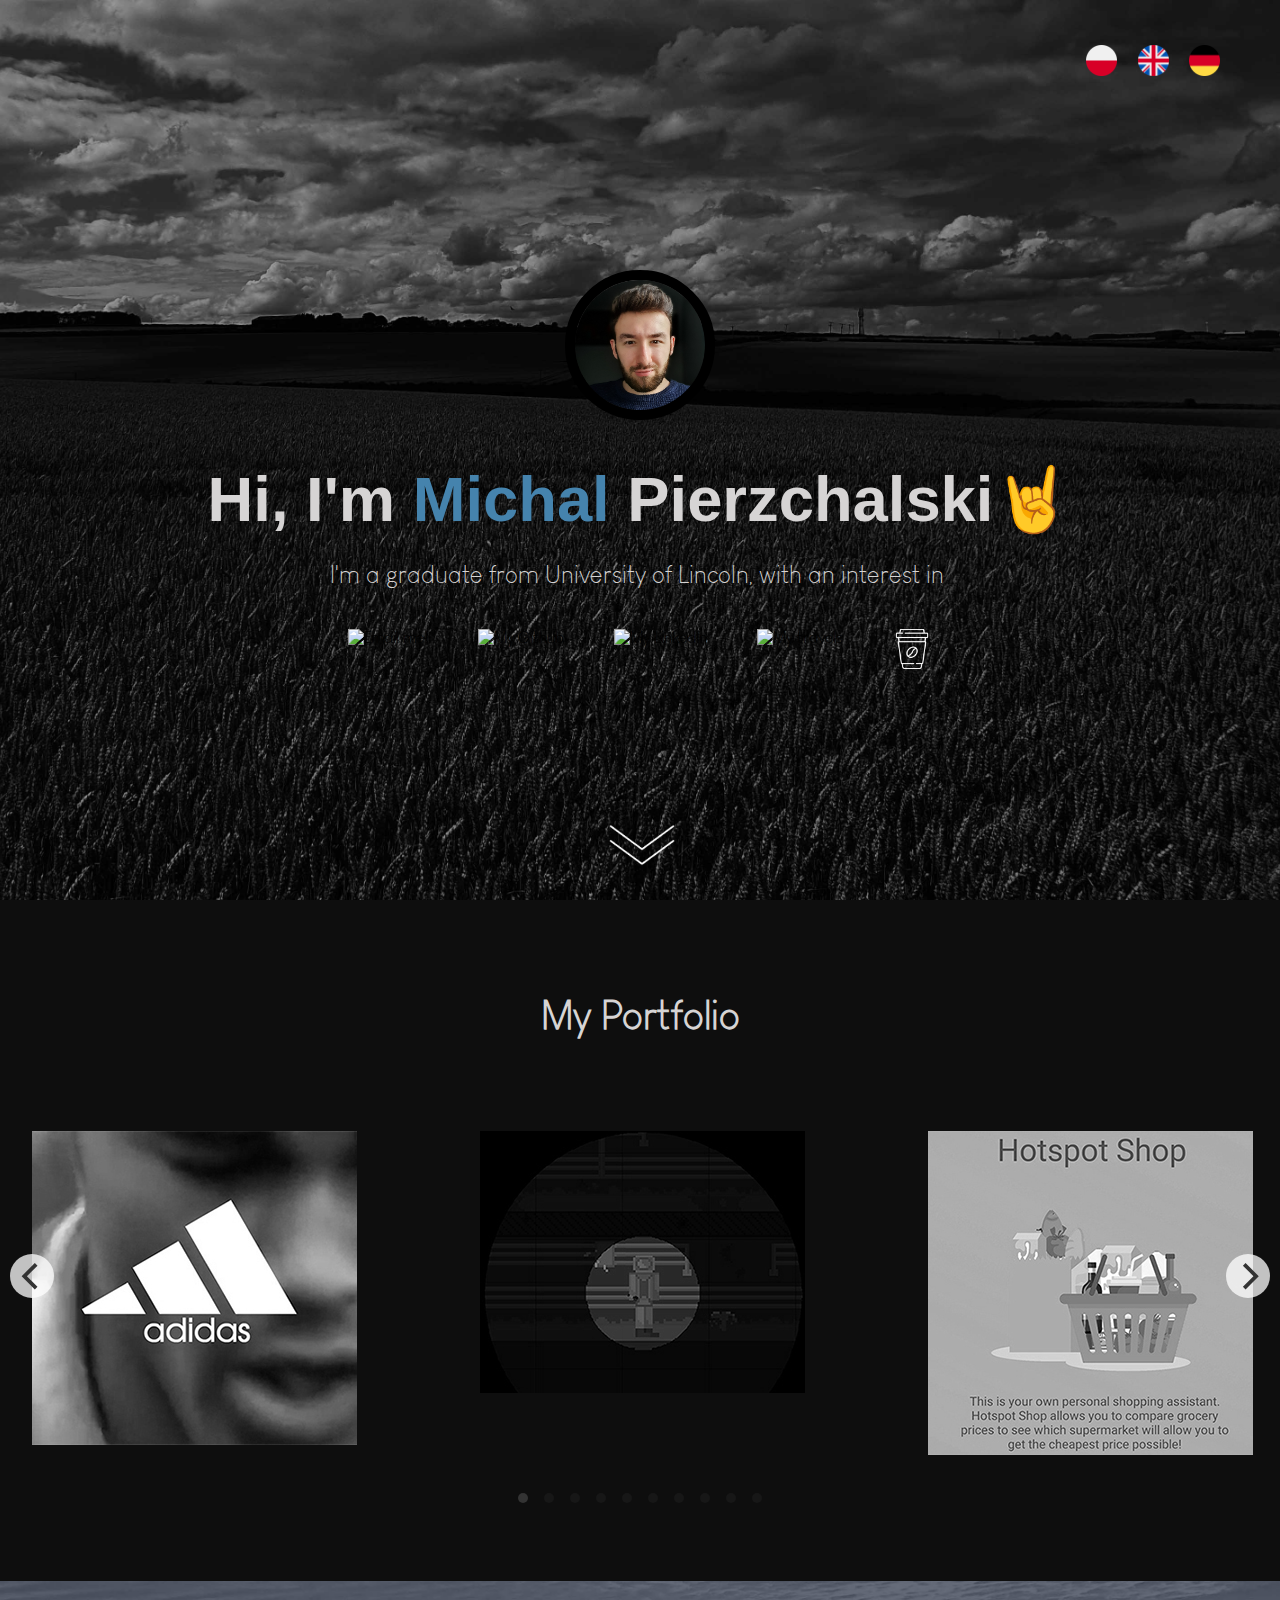
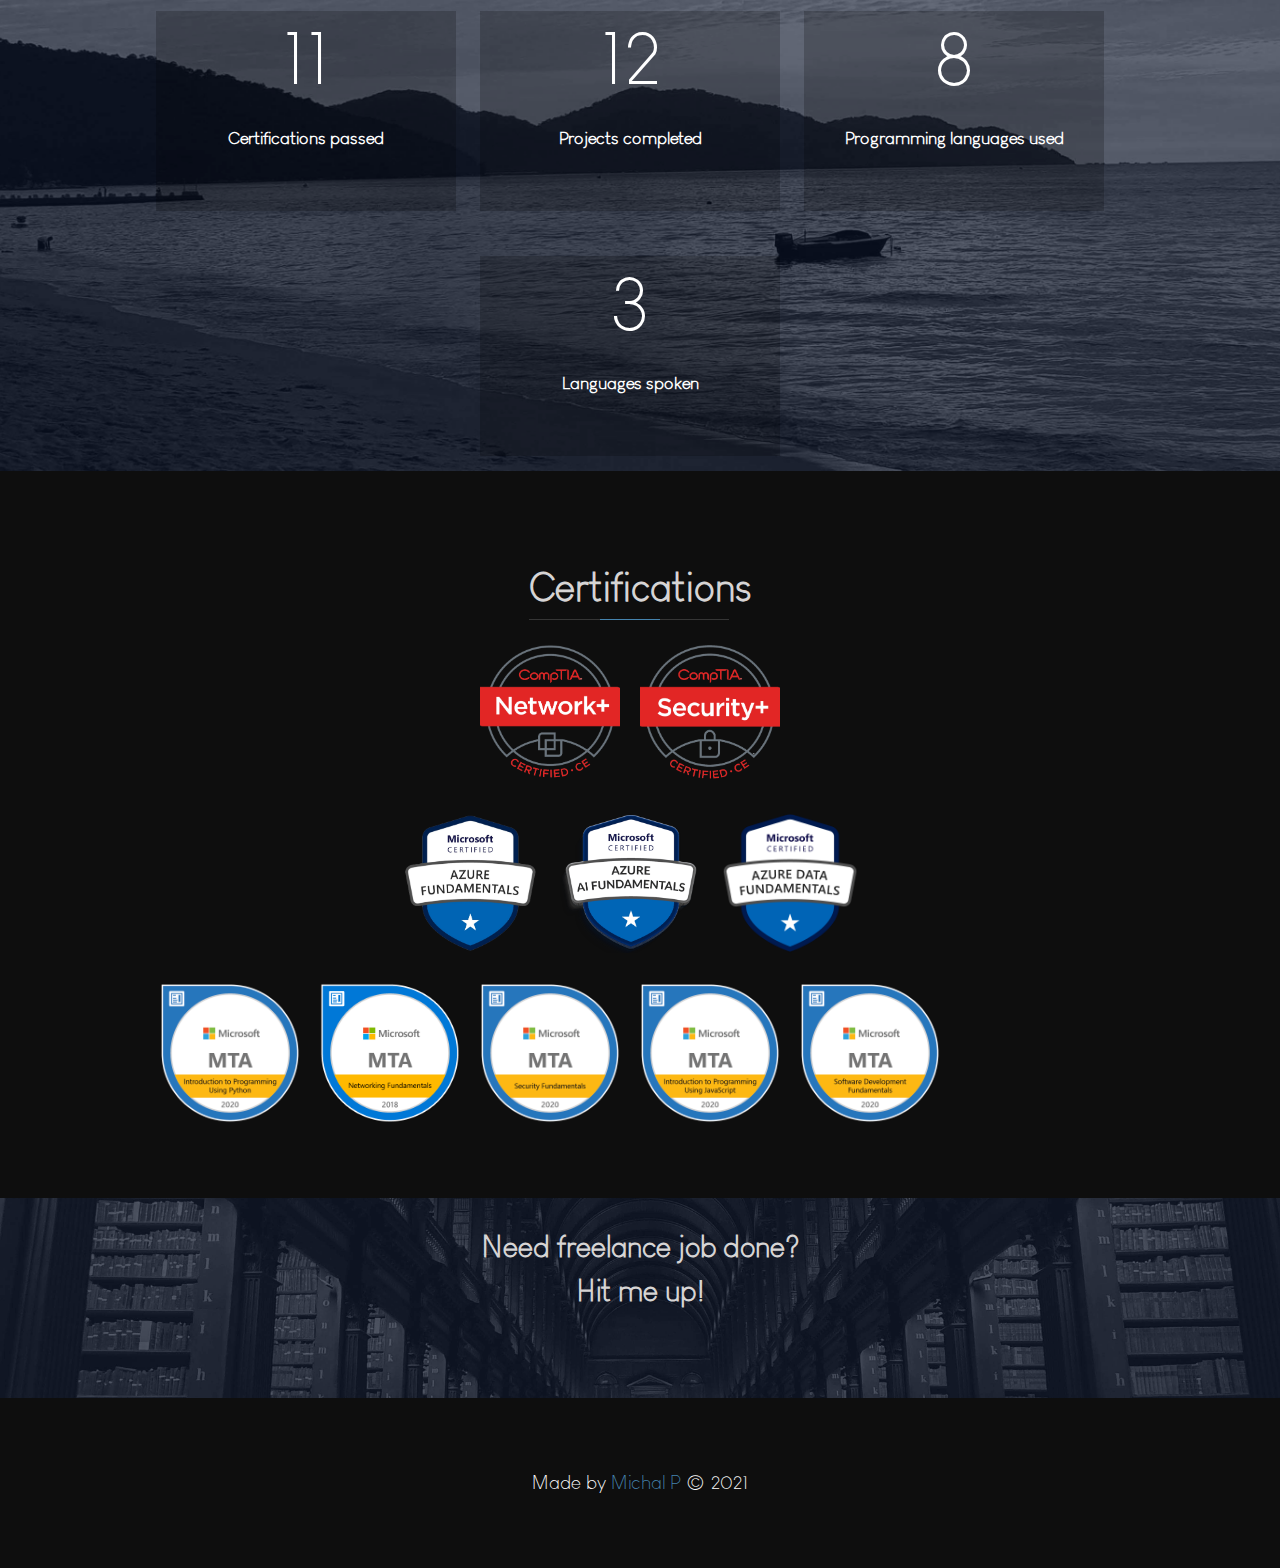
==== commit dd07c75e: "Created portfolio UI" ====
--- a/index.html
+++ b/index.html
@@ -13,8 +13,10 @@
         <link href="css/mainCSS.css" rel="stylesheet">
         <link href="css/fonts.css" rel="stylesheet">
         <link href="https://fonts.googleapis.com/css?family=B612&display=swap" rel="stylesheet">
+        <link href="css/flickity.min.css" rel="stylesheet">
         <script src="https://ajax.googleapis.com/ajax/libs/jquery/3.3.1/jquery.min.js"></script>
         <script src="https://code.jquery.com/jquery-migrate-3.0.0.min.js"></script>
+        <script src="js/flickity.pkgd.min.js"></script>
         <script src="js/countUp.js"></script>
         <script src="js/main.js"></script>
         <script src="js/typed.js"></script>
@@ -82,133 +84,59 @@
             <div class="portfolio">
                <h2>My Portfolio</h2>
 
-               <div class="row">
-
-                 <!-- filter links -->
-                 <div class="filtering">
-                   <span data-filter="*" class="active search_category">All</span>
-                   <span data-filter=".projects" class="search_category">Projects</span>
-                   <span data-filter=".game" class="search_category">Video Games</span>
-                   <span data-filter=".cloud" class="search_category">Cloud</span>
-                 </div>
-
-                 <!-- gallery -->
-                 <div class="gallery">
-
-                   <!-- gallery item -->
-                   <div class="items game" >
-                     <div class="item-img">
-                       <img src="assets/portfolio/lastresort.jpg" alt="image">
-                       <div class="item-img-overlay">
-                           <h6>Game Jam</h6>
-                           <h5>Last Resort - platformer game based on Chernobyl story.</h5>
-                       </div>
-                     </div>
-                   </div>
-
-                   <!-- gallery item -->
-                   <div class="items projects">
-                     <div class="item-img">
-                       <img src="assets/portfolio/hotspot.jpg" alt="image">
-                       <div class="item-img-overlay">
-                           <h6>Software Engineering</h6>
-                           <h5>A mobile app designed to help out to those in need by comparing prices of groceries for different supermarkets.</h5>
-                       </div>
-                     </div>
-                   </div>
-
-                   <!-- gallery item -->
-                   <div class="items cloud" >
-                     <div class="item-img">
-                       <img src="assets/portfolio/cloud_azure.jpg" alt="image">
-                       <div class="item-img-overlay">
-                           <h6>Cloud</h6>
-                           <h5>Fully functioning IoT system designed to keep track of all the temperatures in the weather stations.</h5>
-                       </div>
-                     </div>
-                   </div>
-
-                   <!-- gallery item -->
-                   <div class="items cloud" >
-                     <div class="item-img">
-                       <img src="assets/portfolio/cloud.jpg" alt="image">
-                       <div class="item-img-overlay">
-                           <h6>Cloud</h6>
-                           <h5>Created fully working system using the Infrastructure As a Code for the motorway management company in GCP.</h5>
-                       </div>
-                     </div>
-                   </div>
-
-                   <!-- gallery item -->
-                   <div class="items game">
-                     <div class="item-img">
-                       <img src="assets/portfolio/backhome.jpg" alt="image">
-                       <div class="item-img-overlay">
-                           <h6>Game Jam</h6>
-                           <h5>Back Home - a game made in 48 hours where you become a homeless person trying to reach his family.</h5>
-                       </div>
-                     </div>
-                   </div>
-
-
-                   <!-- gallery item -->
-                   <div class="items game" >
-                     <div class="item-img">
-                       <img src="assets/portfolio/uprising1944.jpg" alt="image">
-                       <div class="item-img-overlay">
-                           <h6>Game Jam</h6>
-                           <h5>Uprising 1944 - 2D game in which you take the role of a Polish soldier during the Warsaw Uprising.</h5>
-                       </div>
-                     </div>
-                   </div>
-
-                   <!-- gallery item -->
-                   <div class="items projects">
-                     <div class="item-img">
-                       <img src="assets/portfolio/richy.jpg" alt="image">
-                       <div class="item-img-overlay">
-                           <h6>Software Engineering</h6>
-                           <h5>Richy - personal assistant based fully in the command line using Python</h5>
-                       </div>
-                     </div>
-                   </div>
-
-                   <!-- gallery item -->
-                   <div class="items projects" >
-                     <div class="item-img">
-                       <img src="assets/portfolio/hms.jpg" alt="image">
-                       <div class="item-img-overlay">
-                           <h6>Software Engineering</h6>
-                           <h5>Hotel Management Software - full management system with linked database designed for small to medium Hotel/Hostel chains.</h5>
-                       </div>
-                     </div>
-                   </div>
-
-
-                   <!-- gallery item -->
-                   <div class="items projects" >
-                     <div class="item-img">
-                       <img src="assets/portfolio/police.jpg" alt="image">
-                       <div class="item-img-overlay">
-                           <h6>Competition</h6>
-                           <h5>HTP3L - A system designed for the Lincolnshire Police to help find missing people with the help of the society.</h5>
-                       </div>
-                     </div>
-                   </div>
-
-                   <!-- gallery item -->
-                   <div class="items projects">
-                     <div class="item-img">
-                       <img src="assets/portfolio/adidas.JPG" alt="image">
-                       <div class="item-img-overlay">
-                           <h6>Web Project</h6>
-                           <h5>Adidas - University project in which I have developed full-fledged website for Adidas along with the store and customiser functionality.</h5>
-                       </div>
-                     </div>
-                   </div>
-
-                 </div>
-               </div>
+               <div class="carousel"
+                    data-flickity='{ "wrapAround": true, "autoPlay": true }'>
+                    <div class="items carousel-cell" >
+                      <img src="assets/portfolio/lastresort.jpg" alt="image">
+                      <div class="box-info"><h5>Last Resort - platformer game based on Chernobyl story.</h5></div>
+                    </div>
+
+                    <div class="items carousel-cell">
+                        <img src="assets/portfolio/hotspot.jpg" alt="image">
+                        <div class="box-info"><h5>A mobile app designed to help out to those in need by comparing prices of groceries for different supermarkets.</h5></div>
+                    </div>
+
+                    <div class="items carousel-cell" >
+                        <img src="assets/portfolio/cloud_azure.jpg" alt="image">
+                        <div class="box-info"><h5>Fully functioning IoT system designed to keep track of all the temperatures in the weather stations.</h5></div>
+                    </div>
+
+                    <div class="items carousel-cell" >
+                        <img src="assets/portfolio/cloud.jpg" alt="image">
+                        <div class="box-info"><h5>Created fully working system using the Infrastructure As a Code for the motorway management company in GCP.</h5></div>
+                    </div>
+
+                    <div class="items carousel-cell">
+                        <img src="assets/portfolio/backhome.jpg" alt="image">
+                        <div class="box-info"><h5>Back Home - a game made in 48 hours where you take role of a homeless person trying to reach his family.</h5></div>
+                    </div>
+
+
+                    <div class="items carousel-cell">
+                        <img src="assets/portfolio/richy.jpg" alt="image">
+                        <div class="box-info"><h5>Richy - personal assistant based fully in the command line using Python</h5></div>
+                    </div>
+
+                    <div class="items carousel-cell" >
+                        <img src="assets/portfolio/hms.jpg" alt="image">
+                        <div class="box-info"><h5>Hotel Management Software - full management system with linked database designed for small to medium Hotel/Hostel chains.</h5></div>
+                    </div>
+
+                    <div class="items carousel-cell" >
+                        <img src="assets/portfolio/police.jpg" alt="image">
+                        <div class="box-info"><h5>HTP3L - A system designed for the Lincolnshire Police to help find missing people with the help of the society.</h5></div>
+                    </div>
+
+                    <div class="items carousel-cell" >
+                        <img src="assets/portfolio/uprising1944.jpg" alt="image">
+                        <div class="box-info"><h5>Uprising 1944 - 2D game in which you take the role of a Polish soldier during the Warsaw Uprising.</h5></div>
+                    </div>
+
+                    <div class="items carousel-cell">
+                        <img src="assets/portfolio/adidas.JPG" alt="image">
+                        <div class="box-info"><h5>Adidas - University project in which I have developed full-fledged website for Adidas along with the store and customiser functionality.</h5></div>
+                    </div>
+                </div>
             </div>
 
             <div class="statistics">
--- a/css/mainCSS.css
+++ b/css/mainCSS.css
@@ -63,6 +63,7 @@
 .flag{
   width: 31px;
   height: auto;
+  margin-right: 15px;
 }
 .container{
     width: 100%;
@@ -154,11 +155,47 @@
 
 
 /*            PORTFOLIO           */
+/*  * { box-sizing: border-box; }*/
+.carousel {
+  background: #0E0E0E;
+}
+.carousel-cell {
+  width: 25%;
+  height: 350px;
+  margin-right: 5%;
+  margin-left: 5%;
+  padding-top: 30px;
+  margin-top: 30px;
+  counter-increment: carousel-cell;
+}
+.carousel-cell h5{
+  color: rgb(203, 203, 203);
+  font-size: 17px;
+  margin: 0;
+  font-family: 'Louis George Cafe', serif;
+}
+.box-info{
+  display: flex;
+  align-items: center;
+  width: 35%;
+  float: right;
+  height: 300px;
+}
+/* cell number
+.carousel-cell:before {
+  display: block;
+  text-align: center;
+  content: counter(carousel-cell);
+  line-height: 200px;
+  font-size: 80px;
+  color: white;
+}*/
 .portfolio{
   width: 100%;
   background-color: #0E0E0E;
   text-align: center;
   overflow: hidden;
+  padding-bottom: 100px;
 }
 .portfolio h2{
   font-size: 30pt;
@@ -167,120 +204,6 @@
   padding-top: 60px;
   position: relative;
 }
-.portfolio h2:after {
-  content: '';
-  width: 60px;
-  height: 1px;
-  background: #4583AD;
-  position: absolute;
-  bottom: -10px;
-  left: calc(50% - 30px);
-}
-.portfolio h2:before {
-  content: '';
-  width: 200px;
-  height: 1px;
-  background: #353535;
-  position: absolute;
-  bottom: -10px;
-}
-.row{
-  margin-top: 50px;
-  margin-bottom: 50px;
-}
-.gallery{
-  margin-top: 100px;
-  position: relative;
-  left: 50%;
-  transform: translateX(-45%);
-  width: 80%;
-}
-.portfolio .filtering span {
-  padding: 8px 20px;
-  margin: 0 5px;
-  color: #a8a2a2;
-  letter-spacing: 1px;
-  font-size: 13px;
-  cursor: pointer;
-  border: 1px solid #eee;
-  font-family: 'Louis George Cafe', sans-serif;
-}
-.search_category {
-  background: #111f29;
-}
-.portfolio .filtering .active {
-  color: #fff;
-  background: #4583AD;
-  border: 2px solid #4583AD;
-}
-.portfolio .items {
-  padding: 0 15px;
-  margin-bottom: 30px;
-}
-.portfolio .item-img {
-  position: relative;
-  overflow: hidden;
-}
-.portfolio .item-img h5 {
-  font-size: 18px;
-  position: relative;
-  -webkit-transform: translateY(15px);
-          transform: translateY(15px);
-  -webkit-transition: all .6s;
-  transition: all .6s;
-  opacity: 0;
-  z-index: 5;
-  color: #e2e2e2;
-  font-family: 'Louis George Cafe', sans-serif;
-}
-.portfolio .item-img h6 {
-  color: #4583AD;
-  font-size: 13px;
-  position: relative;
-  margin-top: 50px;
-  -webkit-transform: translateY(-15px);
-          transform: translateY(-15px);
-  -webkit-transition: all .6s;
-  transition: all .6s;
-  opacity: 0;
-  z-index: 5;
-  font-family: 'Louis George Cafe', sans-serif;
-}
-.portfolio .item-img-overlay {
-  position: absolute;
-  top: 5px;
-  left: 5px;
-  right: 5px;
-  bottom: 5px;
-  background: transparent;
-  z-index: 2;
-}
-.portfolio .item-img-overlay:before, .portfolio .item-img-overlay:after {
-  content: '';
-  position: absolute;
-  width: 0;
-  height: 50%;
-  background: #fff;
-  -webkit-transition: all .4s;
-  transition: all .4s;
-  background: #24272a; /*#303741*/
-}
-.portfolio .item-img-overlay:before {
-  left: 0;
-  top: 0;
-}
-.portfolio .item-img-overlay:after {
-  right: 0;
-  bottom: 0;
-}
-.portfolio .item-img-overlay:hover:before, .portfolio .item-img-overlay:hover:after {
-  width: 100%;
-}
-.portfolio .item-img-overlay:hover h6, .portfolio .item-img-overlay:hover h5, .portfolio .item-img-overlay:hover .link {
-  -webkit-transform: translateY(0);
-          transform: translateY(0);
-  opacity: 1;
-}
 
 
 
@@ -302,7 +225,7 @@
   align-items: center;
   width:100%;
   height:100%;
-  background: rgba(8, 13, 34, 0.4);
+  background: rgba(15, 31, 64, 0.4);
   color: white;
 }
 .statistics .stat_box{
@@ -454,7 +377,7 @@
   width:100%;
   height:100%;
   position: relative;
-  background: rgba(8, 13, 34, 0.4);
+  background: rgba(15, 31, 64, 0.4);
   color: white;
   -webkit-transition: 0.25s all ease-in-out;
   -moz-transition: 0.25s all ease-in-out;
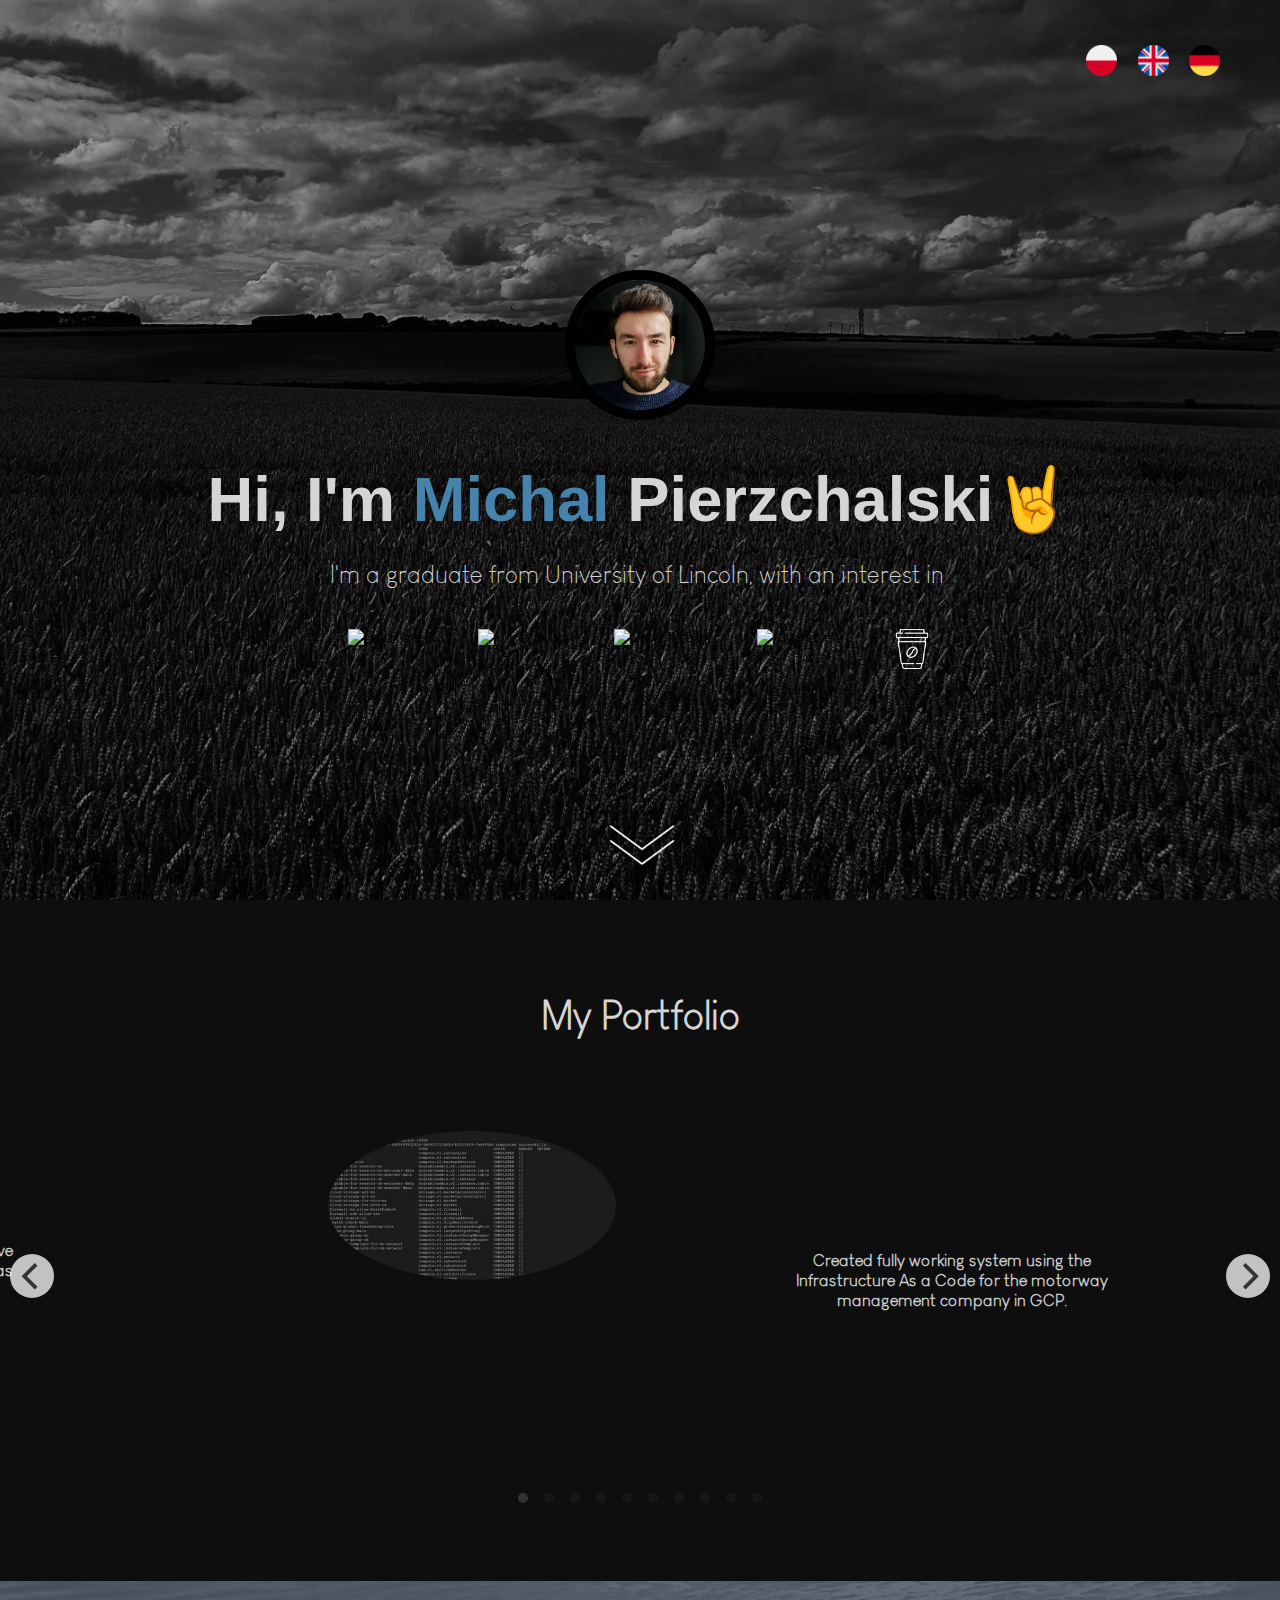
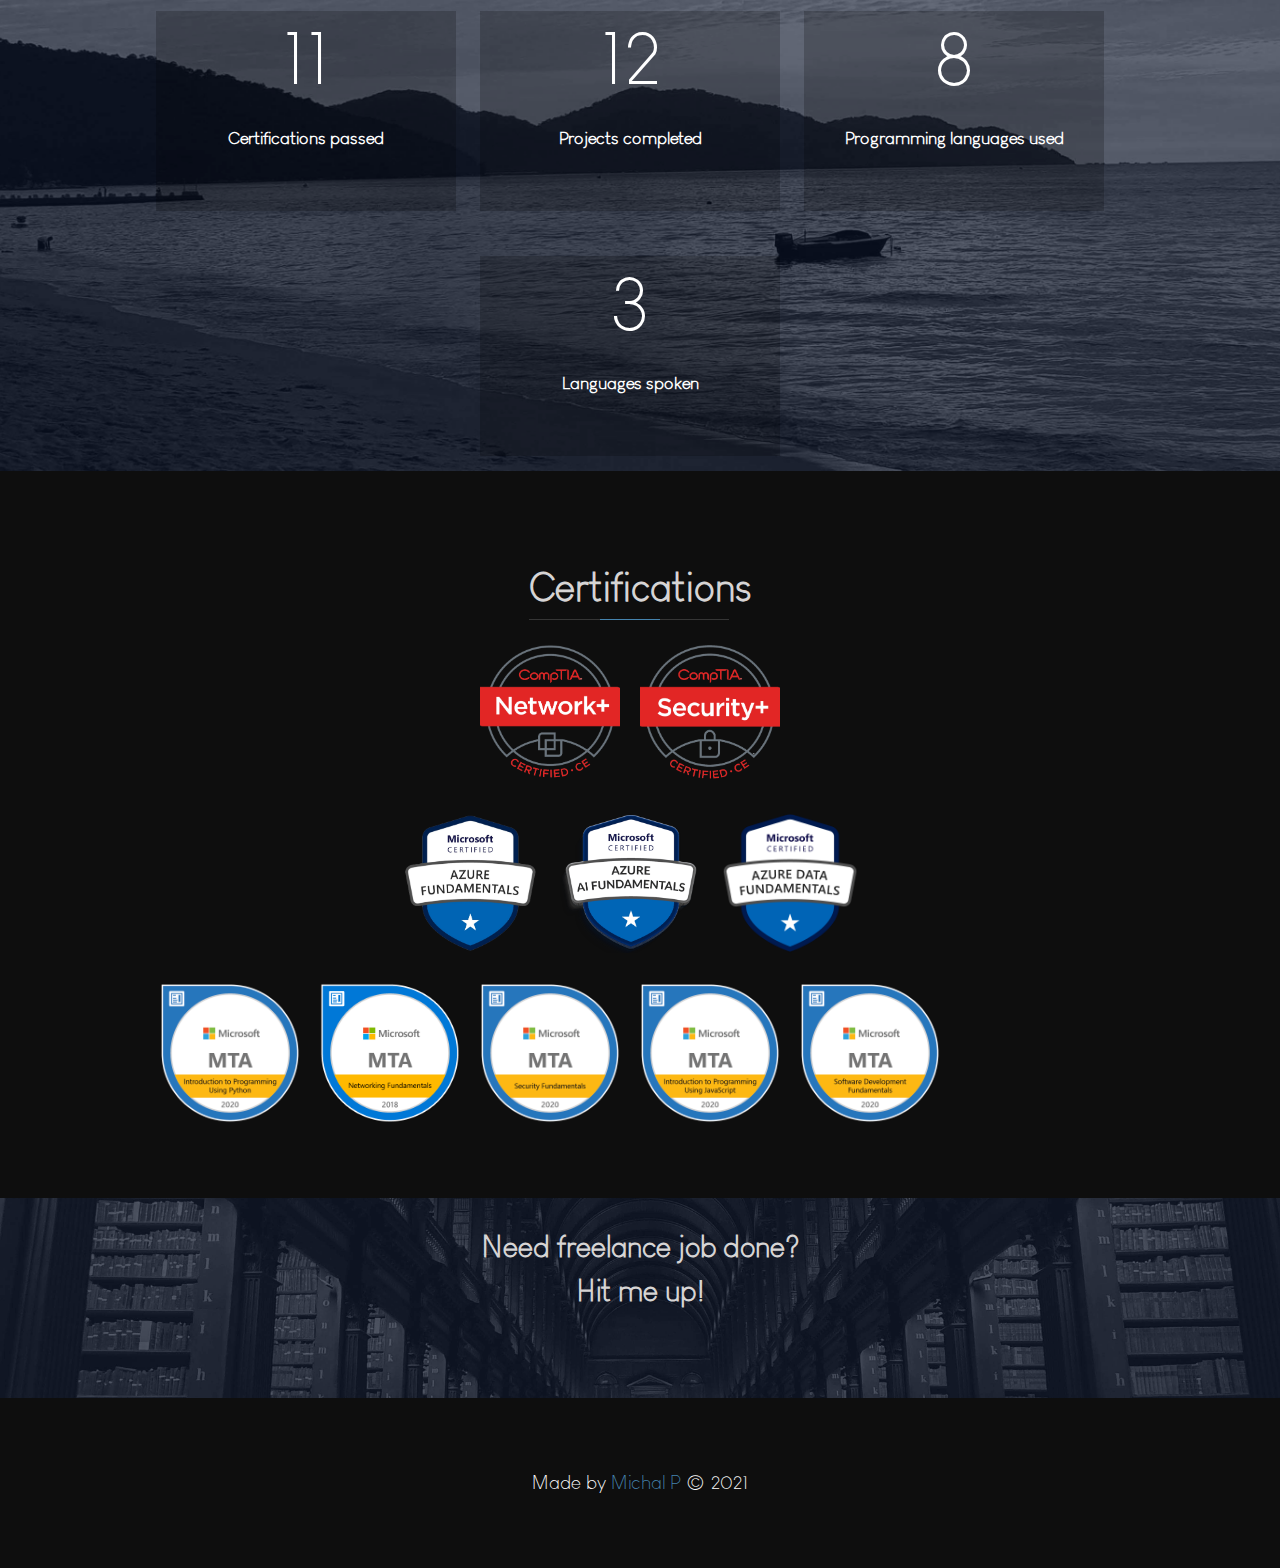
==== commit a9072b68: "Moved Polish and German version to new portfolio" ====
--- a/index.html
+++ b/index.html
@@ -86,6 +86,12 @@
 
                <div class="carousel"
                     data-flickity='{ "wrapAround": true, "autoPlay": true }'>
+
+                    <div class="items carousel-cell" >
+                        <img src="assets/portfolio/cloud.jpg" alt="image">
+                        <div class="box-info"><h5>Created fully working system using the Infrastructure As a Code for the motorway management company in GCP.</h5></div>
+                    </div>
+
                     <div class="items carousel-cell" >
                       <img src="assets/portfolio/lastresort.jpg" alt="image">
                       <div class="box-info"><h5>Last Resort - platformer game based on Chernobyl story.</h5></div>
@@ -99,11 +105,6 @@
                     <div class="items carousel-cell" >
                         <img src="assets/portfolio/cloud_azure.jpg" alt="image">
                         <div class="box-info"><h5>Fully functioning IoT system designed to keep track of all the temperatures in the weather stations.</h5></div>
-                    </div>
-
-                    <div class="items carousel-cell" >
-                        <img src="assets/portfolio/cloud.jpg" alt="image">
-                        <div class="box-info"><h5>Created fully working system using the Infrastructure As a Code for the motorway management company in GCP.</h5></div>
                     </div>
 
                     <div class="items carousel-cell">
--- a/css/mainCSS.css
+++ b/css/mainCSS.css
@@ -174,6 +174,10 @@
   margin: 0;
   font-family: 'Louis George Cafe', serif;
 }
+.carousel-cell img{
+  border-radius: 50%;
+  width: 55%;
+}
 .box-info{
   display: flex;
   align-items: center;
@@ -181,15 +185,6 @@
   float: right;
   height: 300px;
 }
-/* cell number
-.carousel-cell:before {
-  display: block;
-  text-align: center;
-  content: counter(carousel-cell);
-  line-height: 200px;
-  font-size: 80px;
-  color: white;
-}*/
 .portfolio{
   width: 100%;
   background-color: #0E0E0E;
@@ -441,6 +436,12 @@
     margin-top: 30px;
     margin-bottom: 15px;
   }
+  .carousel-cell {
+    width: 75%;
+  }
+  .carousel-cell img{
+    width: 30%;
+  }
 }
 @media (max-width: 1160px) {
   .statistics{
@@ -538,4 +539,25 @@
     float: left;
     margin-bottom: 15px;
   }
-}
+  .carousel-cell {
+    width: 75%;
+    height: 350px;
+    margin-right: 5%;
+    margin-left: 5%;
+    padding-top: 30px;
+    margin-top: 30px;
+  }
+  .carousel-cell img{
+    width: 40%;
+  }
+  .box-info{
+    display: block;
+    align-items: center;
+    width: 50%;
+    float:none;
+    position: absolute;
+    left: 50%;
+    transform: translateX(-50%);
+    margin-top: 30px;
+  }
+}
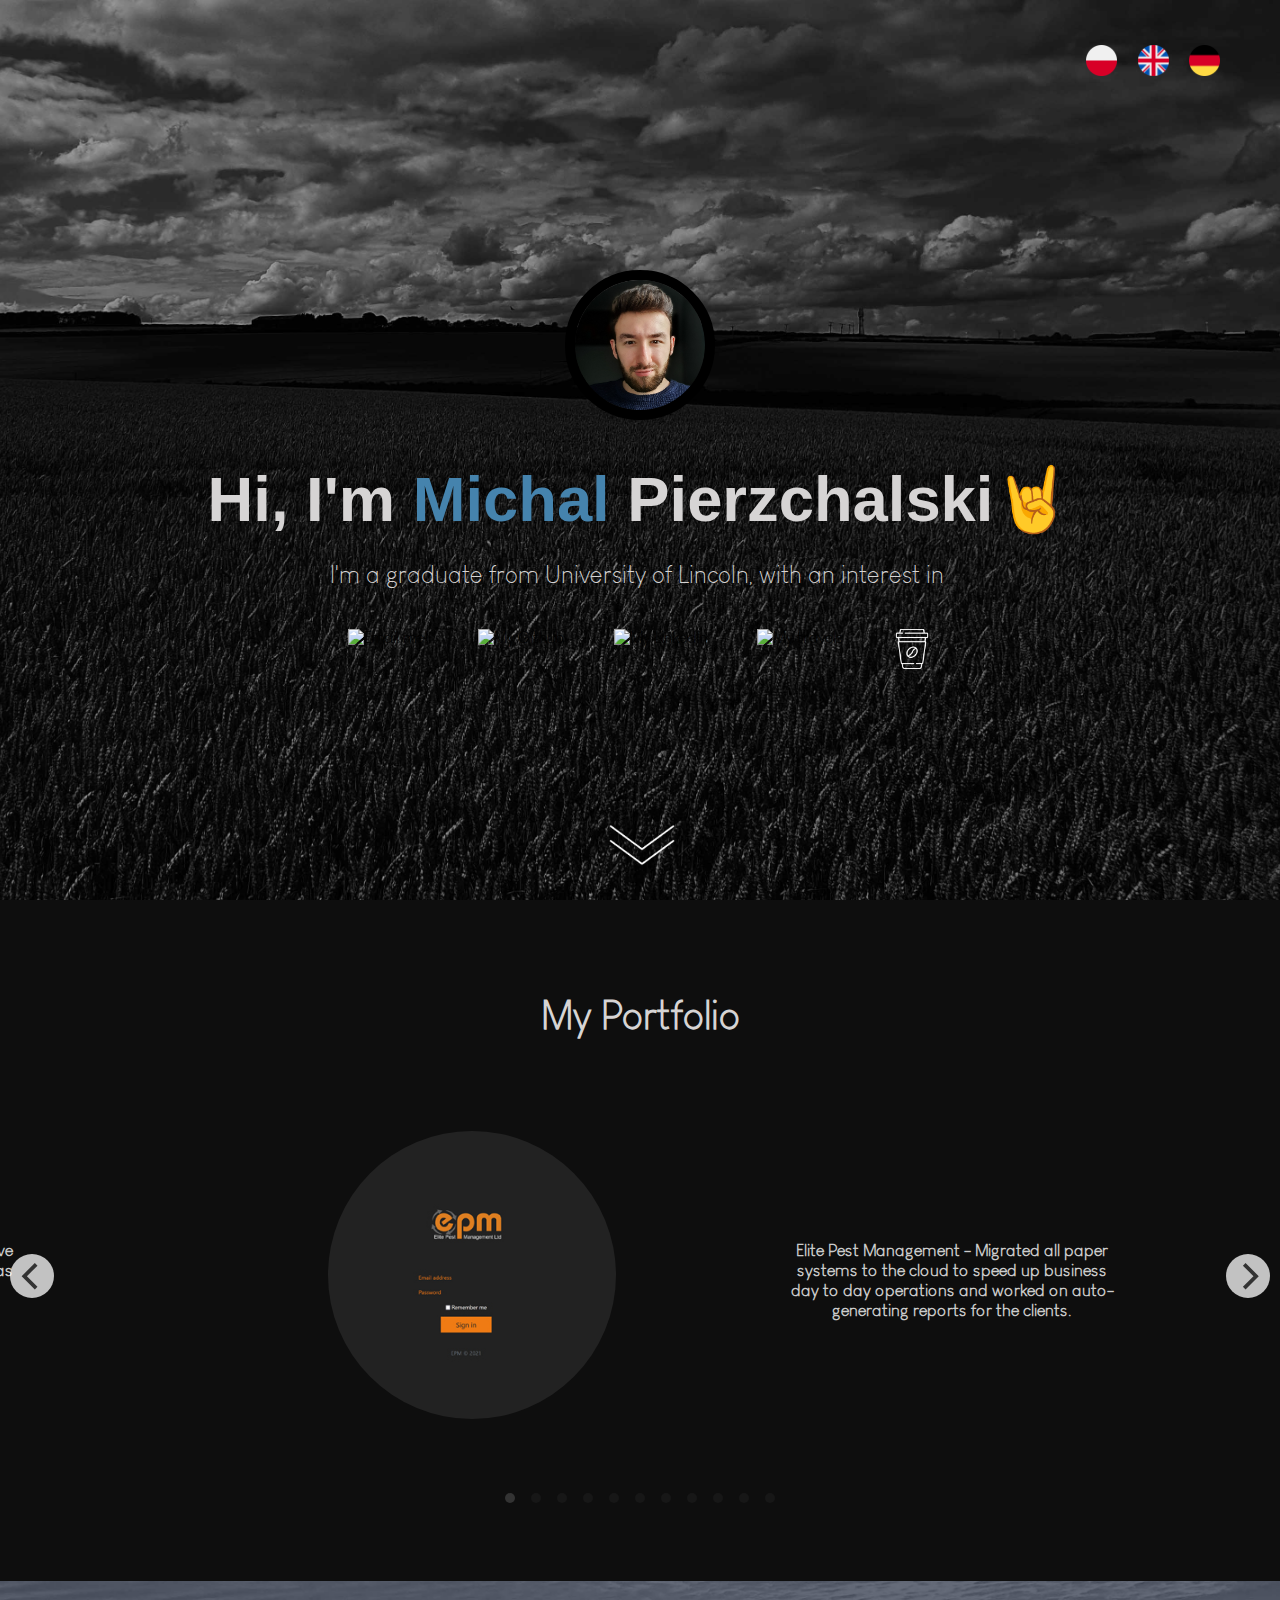
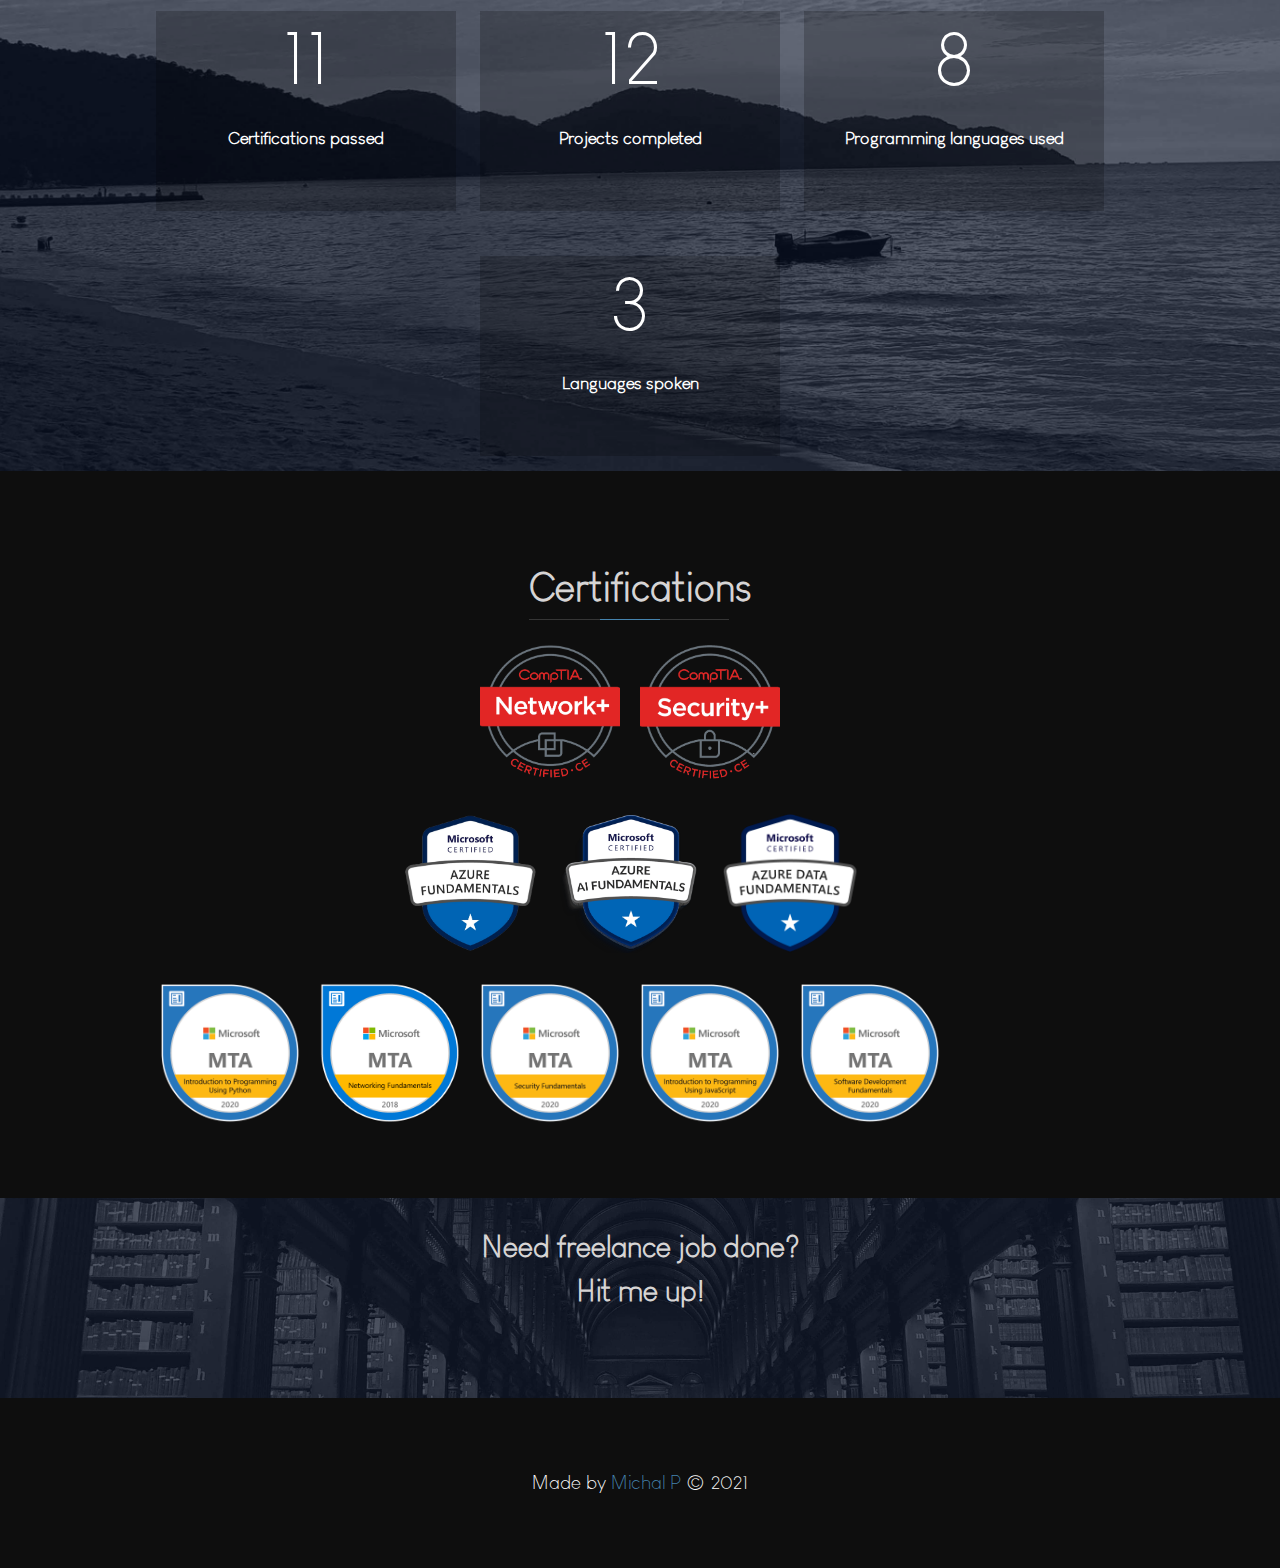
==== commit f8214fb2: "Added EPM project" ====
--- a/index.html
+++ b/index.html
@@ -88,15 +88,15 @@
                     data-flickity='{ "wrapAround": true, "autoPlay": true }'>
 
                     <div class="items carousel-cell" >
+                        <img src="assets/portfolio/epm.jpg" alt="image">
+                        <div class="box-info"><h5>Elite Pest Management - Migrated all paper systems to the cloud to speed up business day to day operations and worked on auto-generating reports for the clients.</h5></div>
+                    </div>
+
+                    <div class="items carousel-cell" >
                         <img src="assets/portfolio/cloud.jpg" alt="image">
                         <div class="box-info"><h5>Created fully working system using the Infrastructure As a Code for the motorway management company in GCP.</h5></div>
                     </div>
 
-                    <div class="items carousel-cell" >
-                      <img src="assets/portfolio/lastresort.jpg" alt="image">
-                      <div class="box-info"><h5>Last Resort - platformer game based on Chernobyl story.</h5></div>
-                    </div>
-
                     <div class="items carousel-cell">
                         <img src="assets/portfolio/hotspot.jpg" alt="image">
                         <div class="box-info"><h5>A mobile app designed to help out to those in need by comparing prices of groceries for different supermarkets.</h5></div>
@@ -120,7 +120,12 @@
 
                     <div class="items carousel-cell" >
                         <img src="assets/portfolio/hms.jpg" alt="image">
-                        <div class="box-info"><h5>Hotel Management Software - full management system with linked database designed for small to medium Hotel/Hostel chains.</h5></div>
+                        <div class="box-info"><h5>Hotel Management Software - touch-enabled, full management system with linked database designed for small to medium Hotel/Hostel chains.</h5></div>
+                    </div>
+
+                    <div class="items carousel-cell" >
+                      <img src="assets/portfolio/lastresort.jpg" alt="image">
+                      <div class="box-info"><h5>Last Resort - platformer game based on Chernobyl story during which you need to save the reactor from second, even bigger explosion.</h5></div>
                     </div>
 
                     <div class="items carousel-cell" >
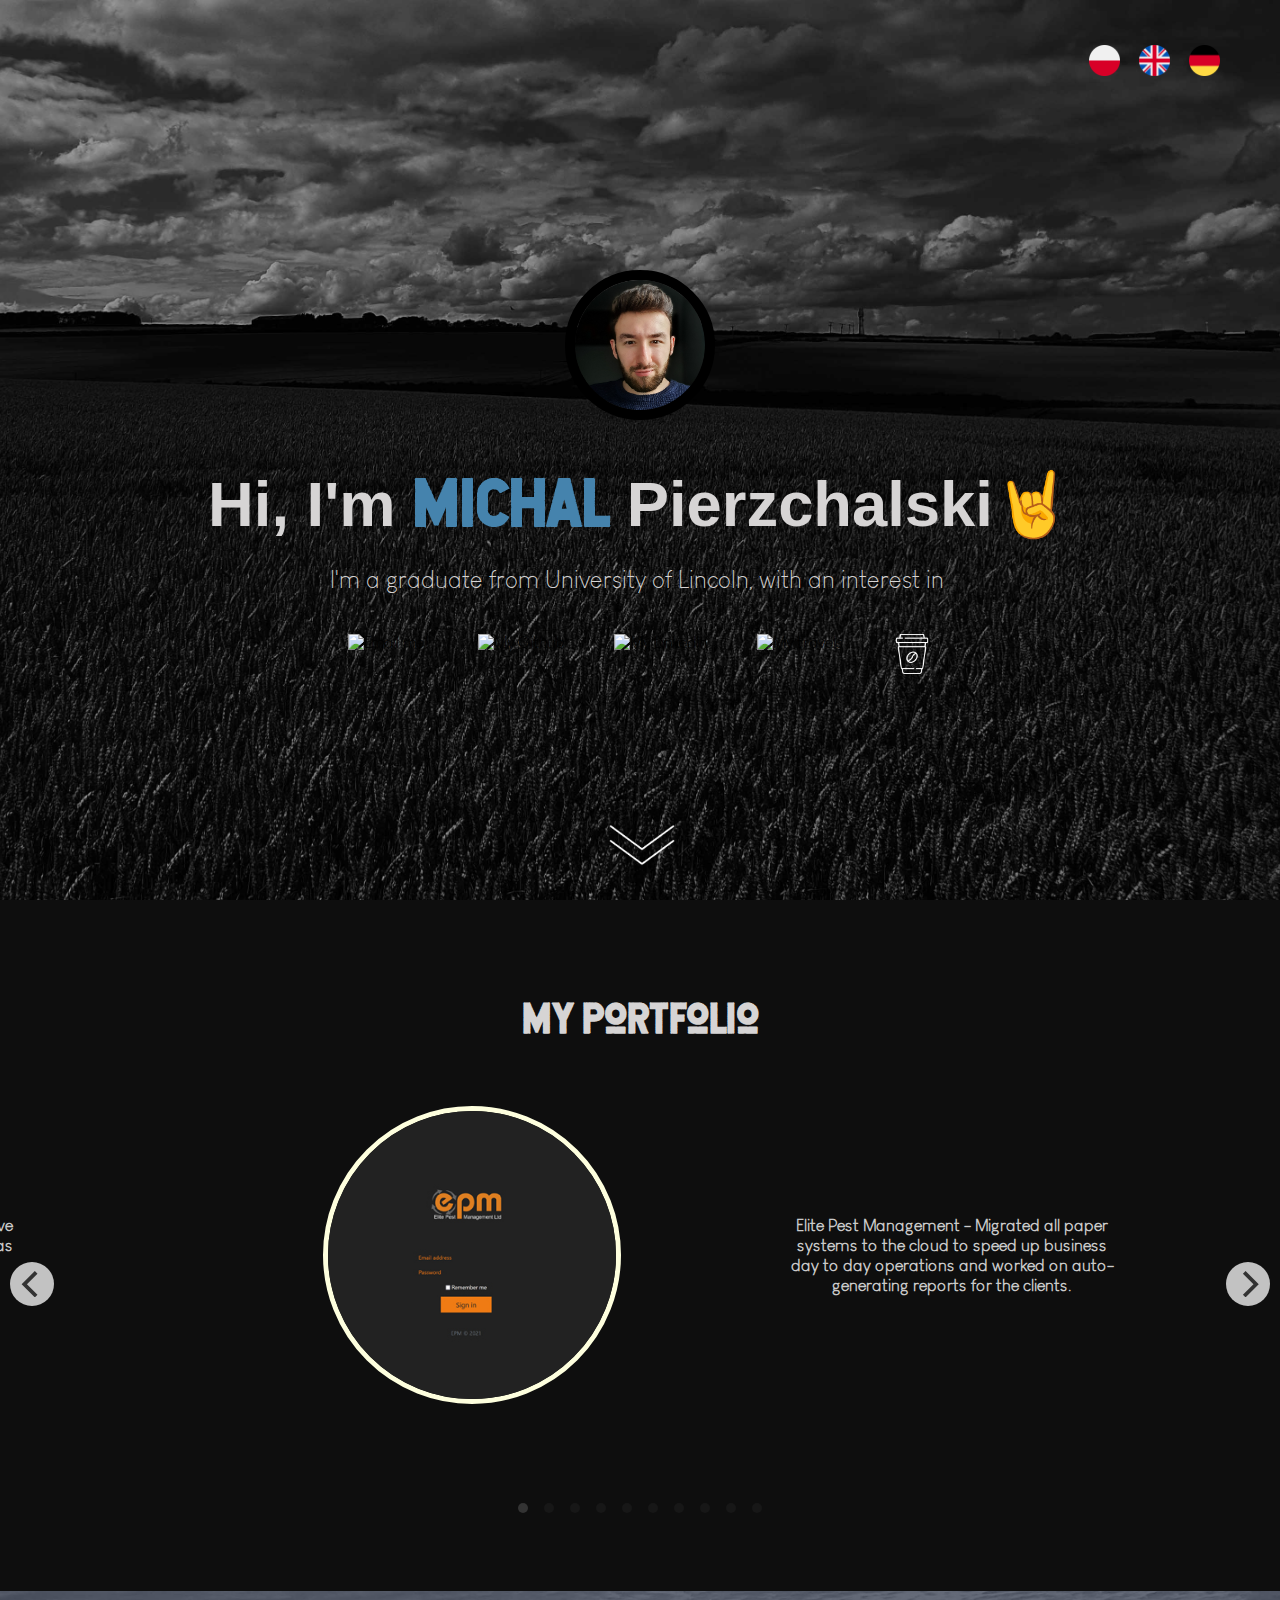
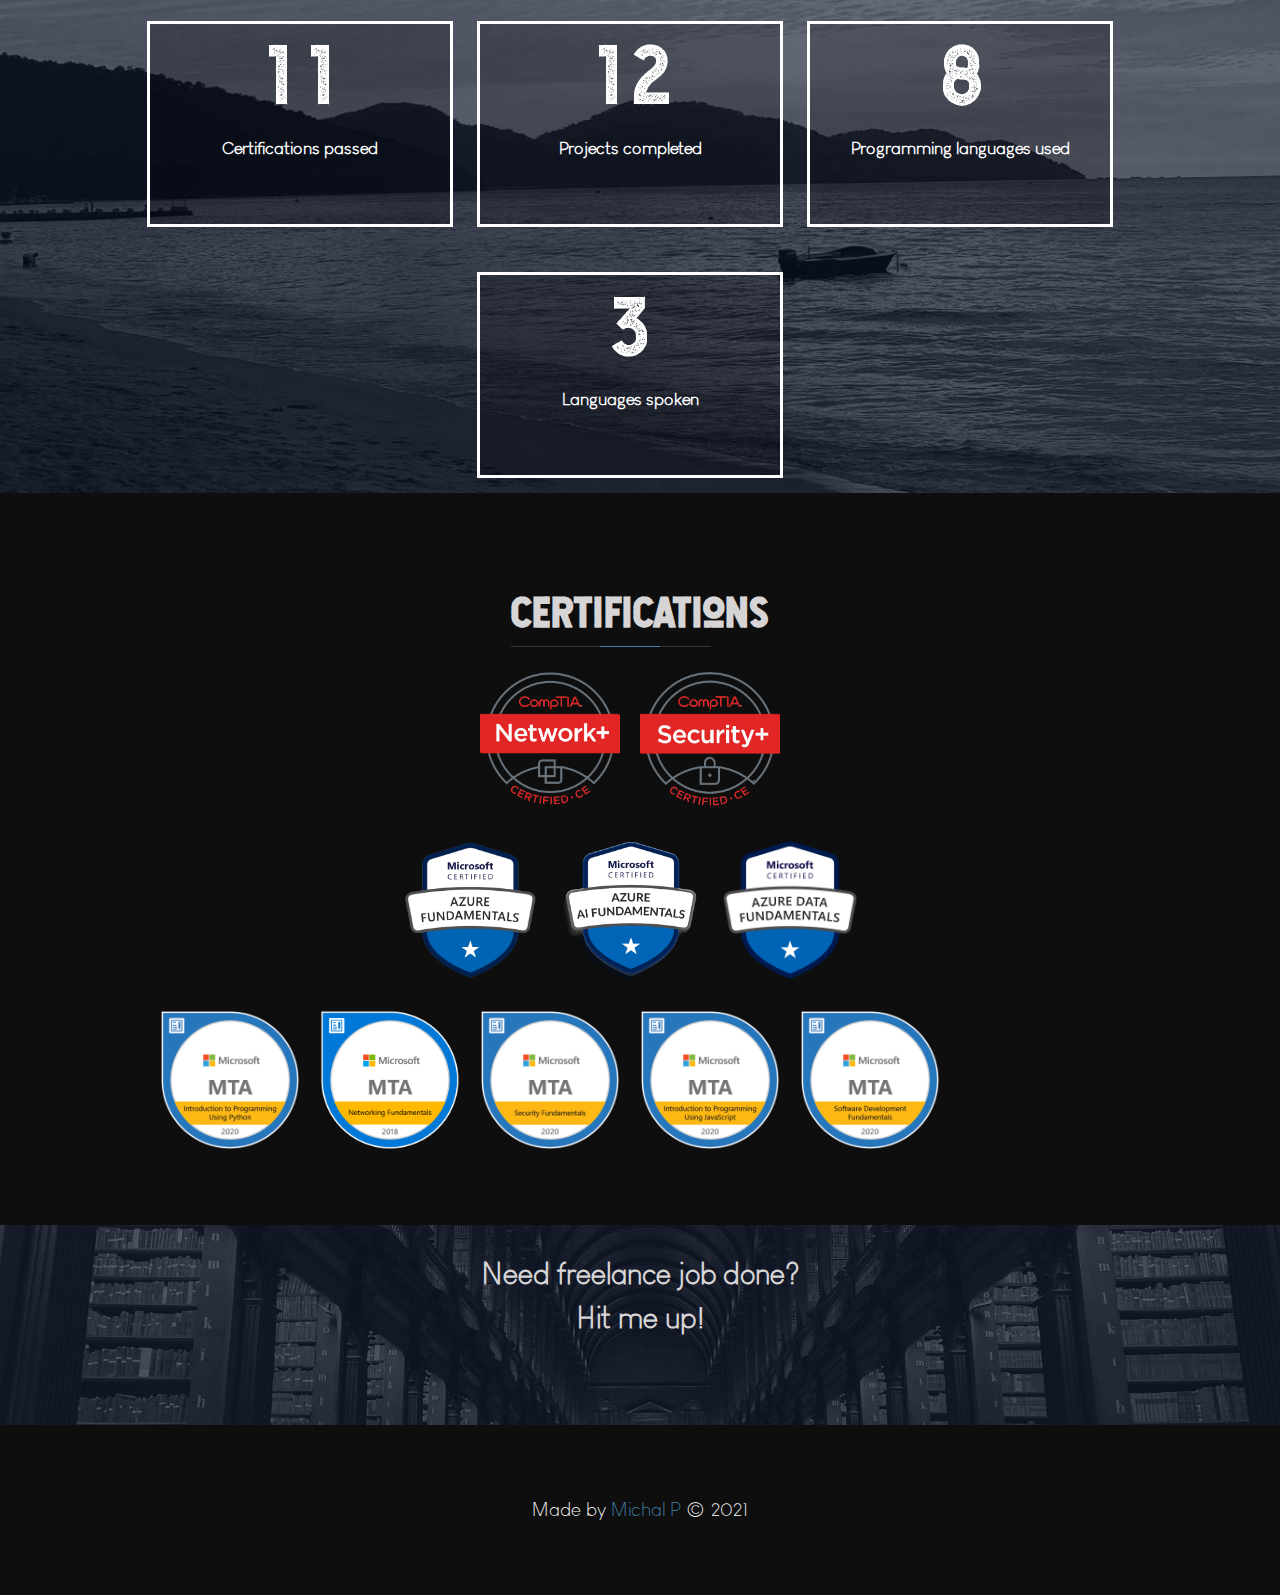
==== commit a26b6ef6: "Small UI tweaks" ====
--- a/index.html
+++ b/index.html
@@ -124,13 +124,8 @@
                     </div>
 
                     <div class="items carousel-cell" >
-                      <img src="assets/portfolio/lastresort.jpg" alt="image">
-                      <div class="box-info"><h5>Last Resort - platformer game based on Chernobyl story during which you need to save the reactor from second, even bigger explosion.</h5></div>
-                    </div>
-
-                    <div class="items carousel-cell" >
                         <img src="assets/portfolio/police.jpg" alt="image">
-                        <div class="box-info"><h5>HTP3L - A system designed for the Lincolnshire Police to help find missing people with the help of the society.</h5></div>
+                        <div class="box-info"><h5>HTP3L - A system designed for the Lincolnshire Police to help find missing people with the help of the community.</h5></div>
                     </div>
 
                     <div class="items carousel-cell" >
--- a/css/mainCSS.css
+++ b/css/mainCSS.css
@@ -57,8 +57,6 @@
   right: 45px;
   color: #000000;
   white-space: nowrap;
-  font-size: 22px;
-  font-family: 'Fjord One', serif;
 }
 .flag{
   width: 31px;
@@ -79,6 +77,7 @@
 }
 .name{
   color: #4583AD;
+  font-family: 'Hansief Rough', serif;
 }
 .main_icon{
   width: 40px;
@@ -155,7 +154,6 @@
 
 
 /*            PORTFOLIO           */
-/*  * { box-sizing: border-box; }*/
 .carousel {
   background: #0E0E0E;
 }
@@ -164,7 +162,7 @@
   height: 350px;
   margin-right: 5%;
   margin-left: 5%;
-  padding-top: 30px;
+  padding-bottom: 35px;
   margin-top: 30px;
   counter-increment: carousel-cell;
 }
@@ -177,6 +175,7 @@
 .carousel-cell img{
   border-radius: 50%;
   width: 55%;
+  border: 5px solid #feffde;
 }
 .box-info{
   display: flex;
@@ -194,7 +193,7 @@
 }
 .portfolio h2{
   font-size: 30pt;
-  font-family: 'Louis George Cafe', sans-serif;
+  font-family: 'Hansief Rough', sans-serif;
   color: #D6D4D4;
   padding-top: 60px;
   position: relative;
@@ -225,7 +224,7 @@
 }
 .statistics .stat_box{
   text-align:center;
-  /*border: 1px solid white;*/
+  border: 3px solid white;
   width:300px;
   height:200px;
   display:inline-block;
@@ -234,14 +233,14 @@
   margin-top: 70px;
 }
 .statistics h4{
-  margin-top: 25px;
+  margin-top: 15px;
   color: white;
   font-family: 'Louis George Cafe', sans-serif;
   font-size: 18px;
 }
 .number{
   color: white;
-  font-family: 'Louis George Cafe', sans-serif;
+  font-family: 'Hansief Rough', sans-serif;
   font-size: 80px;
   padding-top: 20px;
 }
@@ -258,7 +257,7 @@
 }
 .certs h2{
   font-size: 30pt;
-  font-family: 'Louis George Cafe', sans-serif;
+  font-family: 'Hansief Rough', sans-serif;
   color: #D6D4D4;
   padding-top: 60px;
   position: relative;
@@ -561,3 +560,24 @@
     margin-top: 30px;
   }
 }
+@media (max-width: 600px) {
+  .wrapper-button {
+    display: inline;
+    width: 85%;
+    left: 57%;
+    transform: translateX(-50%);
+  }
+  .main_icon{
+    width: 40px;
+    height: auto;
+    margin-left: 15px;
+    margin-right: 15px;
+  }
+  .flag-side{
+    top: 25px;
+    right: 10px;
+  }
+  .flag{
+    margin-right: 5px;
+  }
+}
--- a/css/fonts.css
+++ b/css/fonts.css
@@ -74,3 +74,11 @@
   font-family: 'Louis George Cafe';
   src: url(../assets/LouisGeorgeCafe.ttf);
 }
+@font-face {
+  font-family: 'SinkinSans';
+  src: url(../assets/SinkinSans.ttf);
+}
+@font-face {
+  font-family: 'Hansief Rough';
+  src: url(../assets/HansiefRough.otf);
+}
